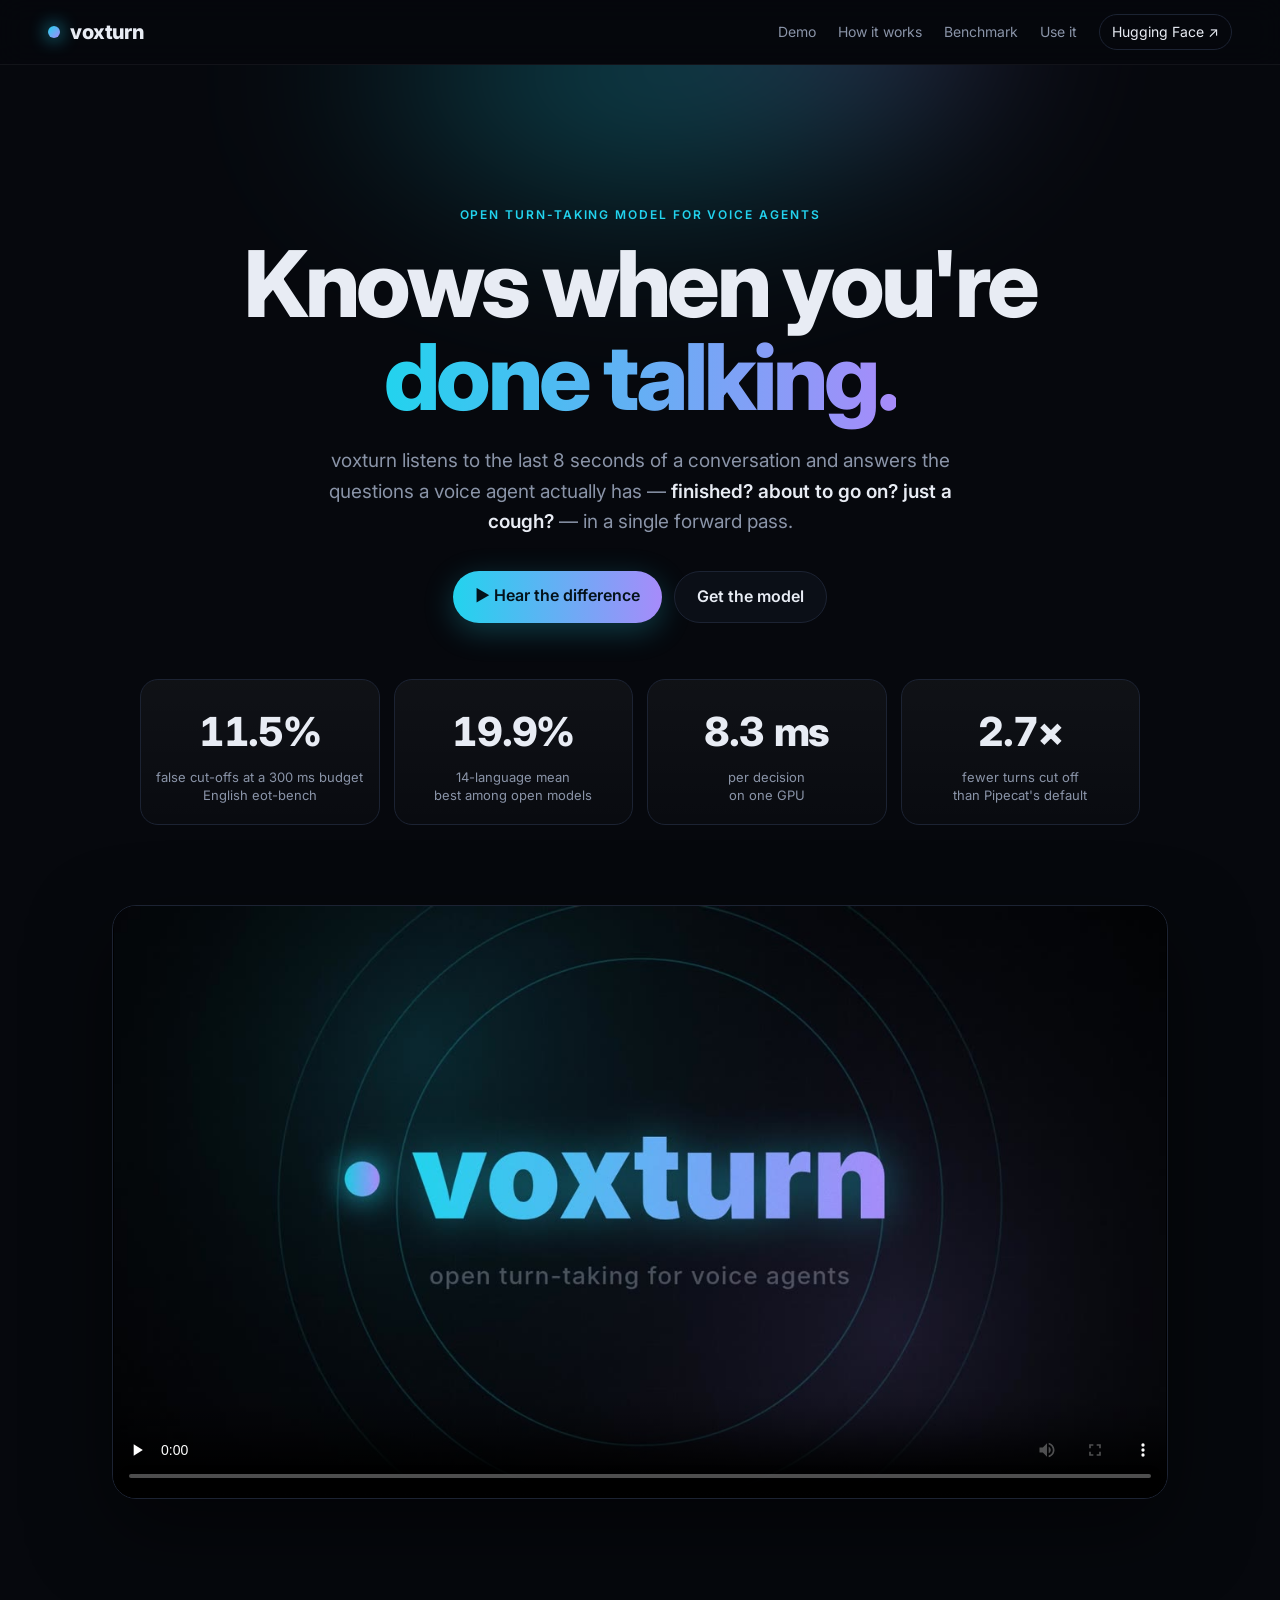
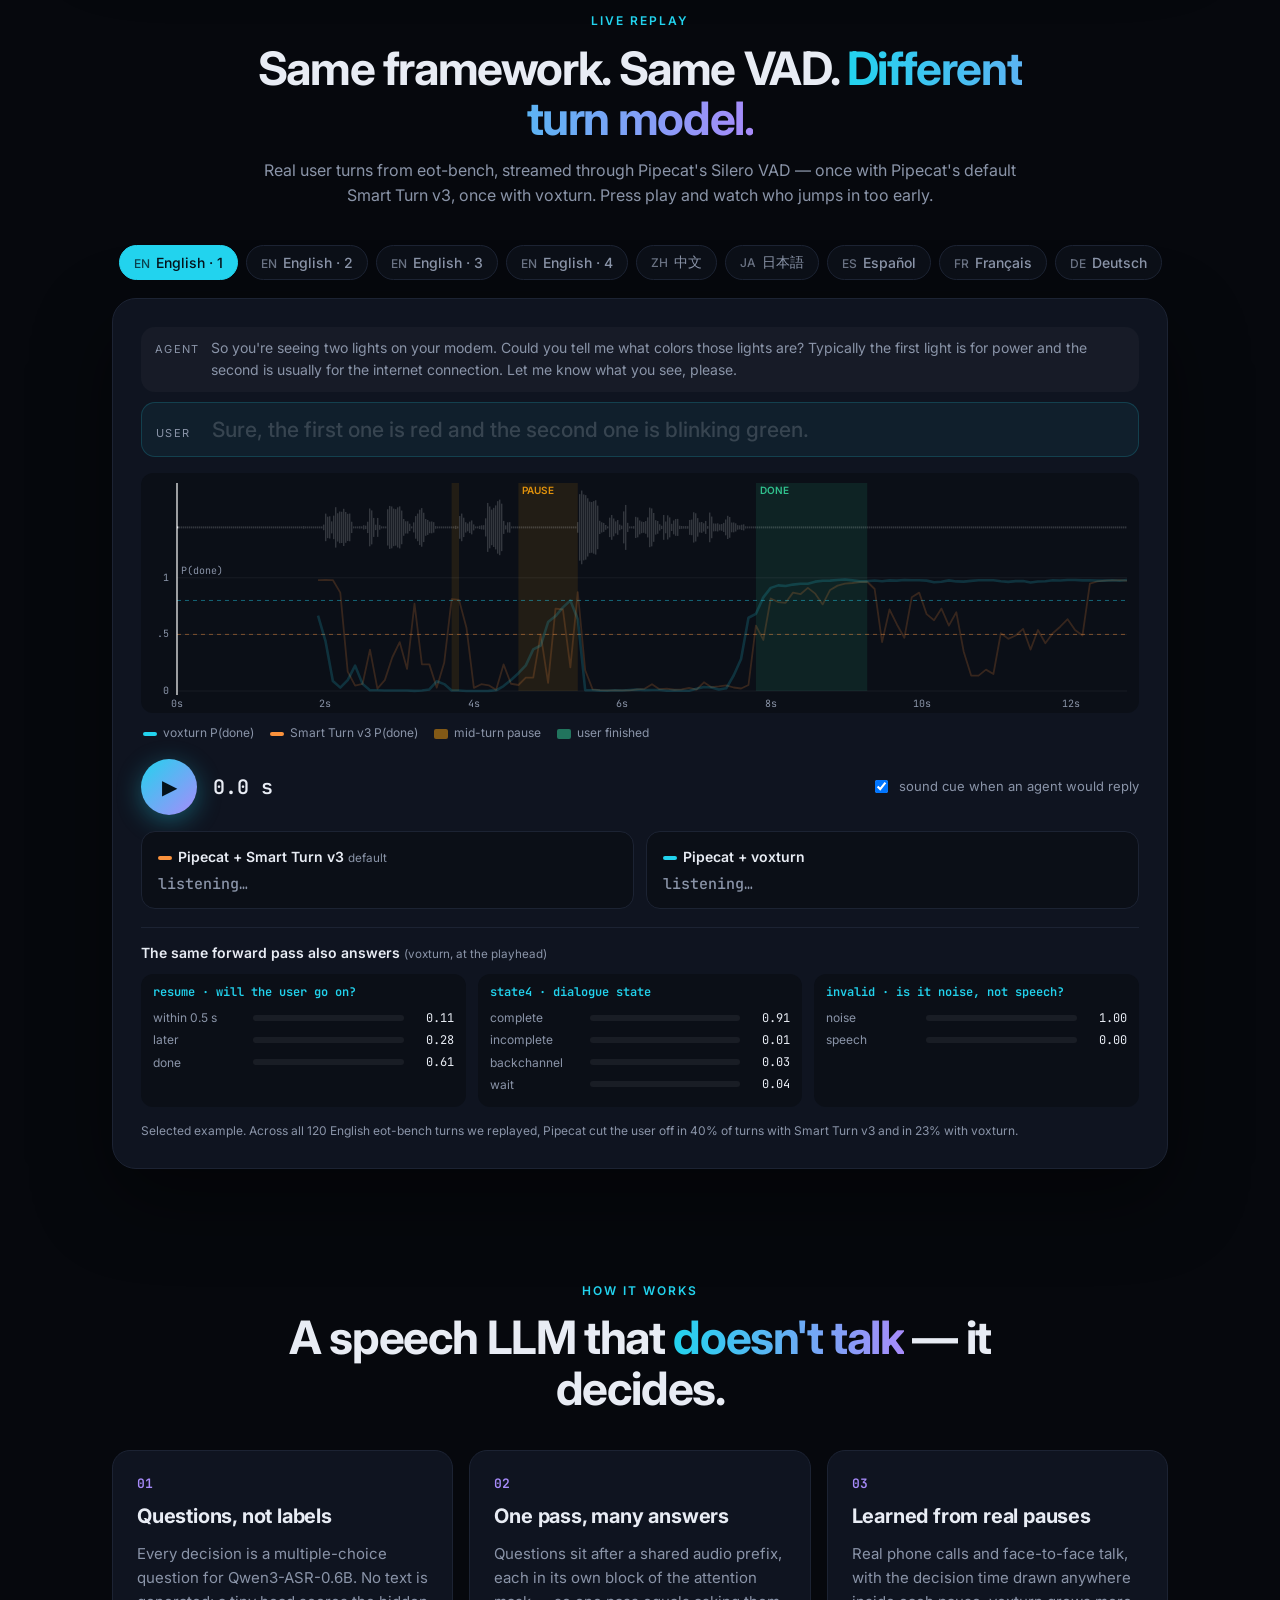
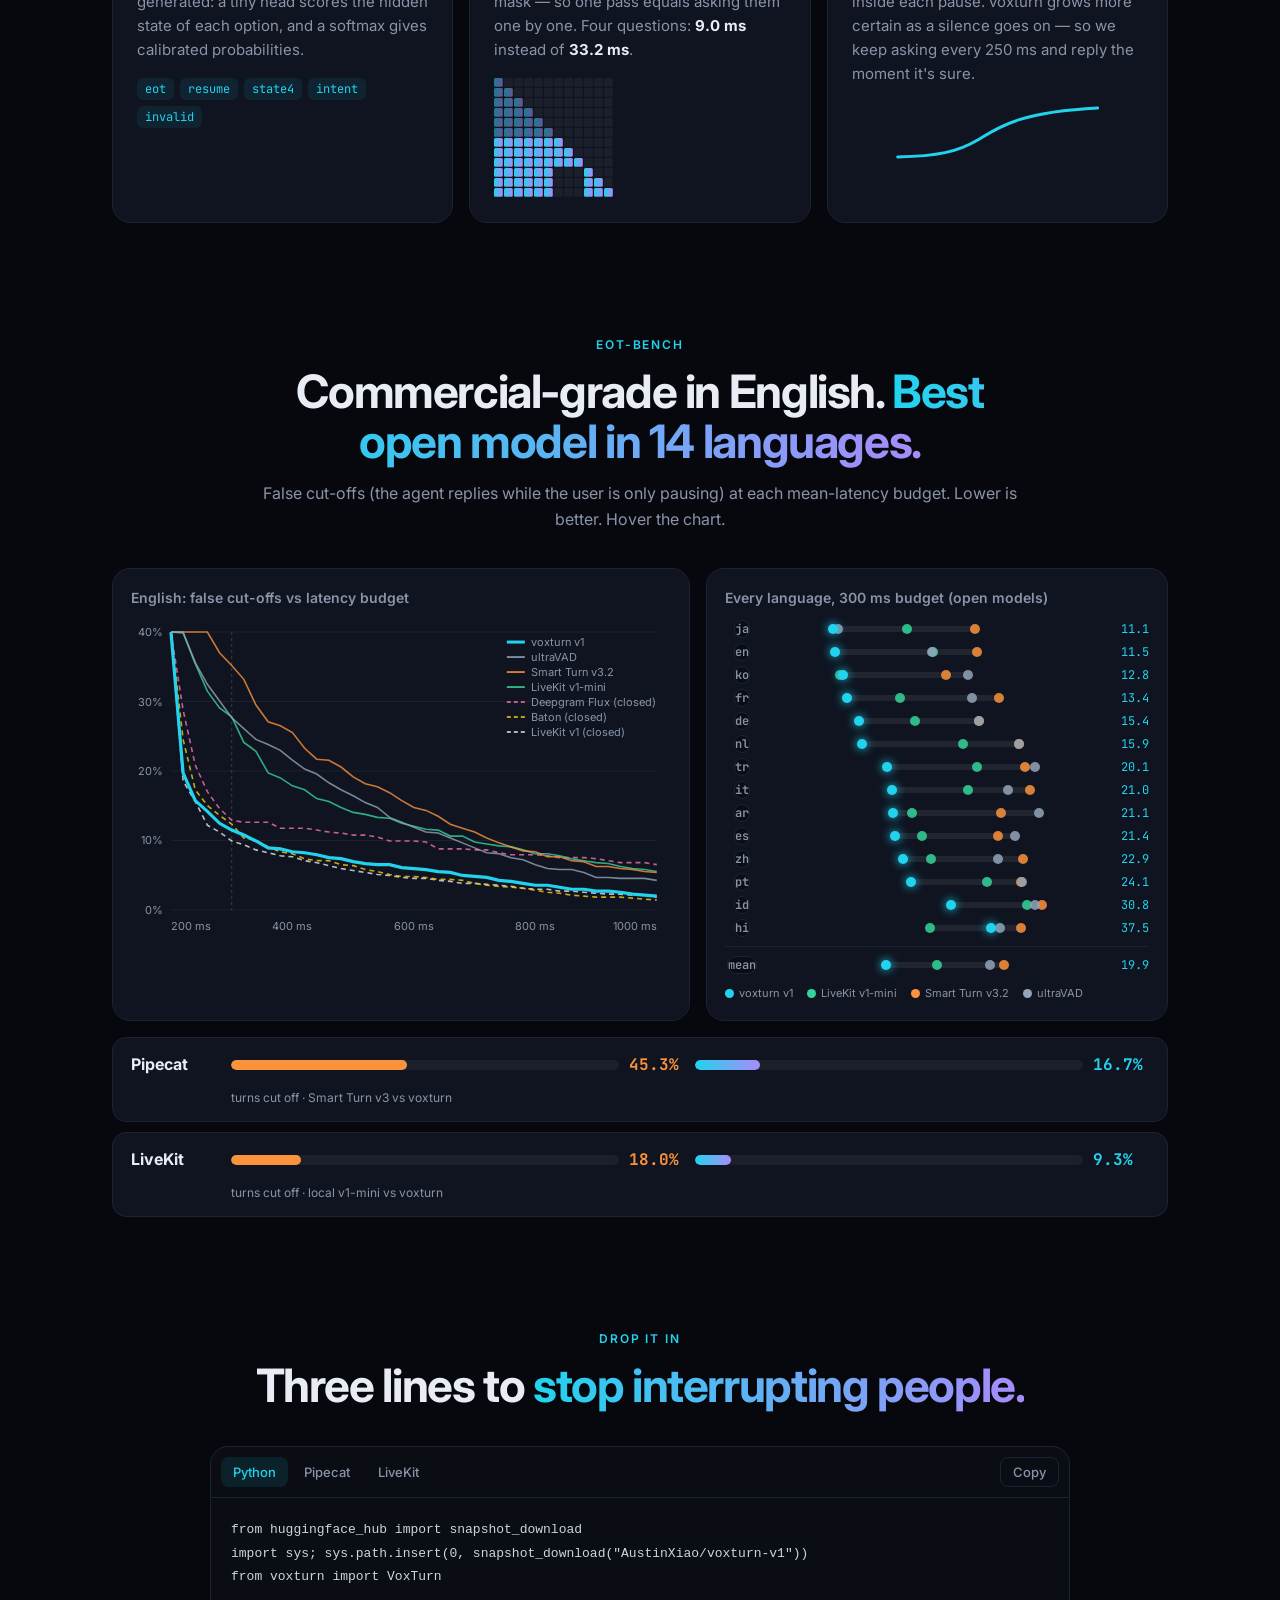
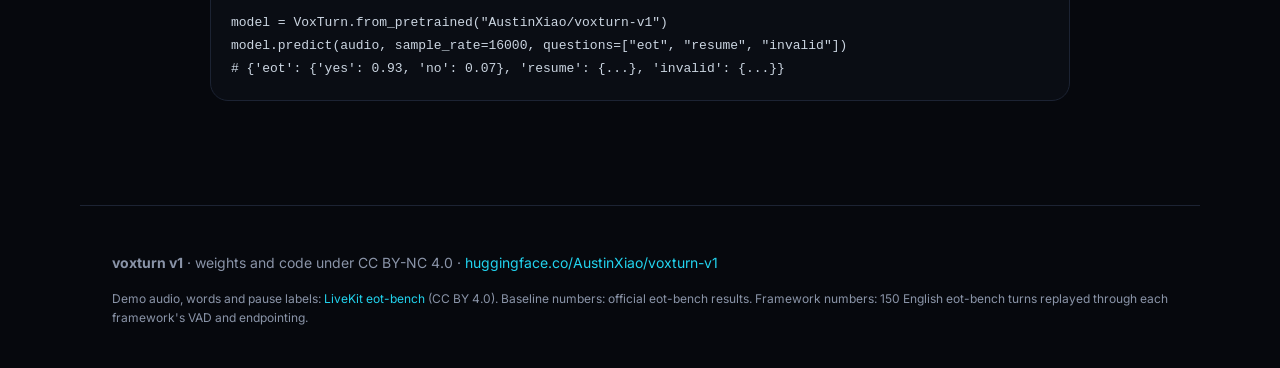
==== index.html @ 0703ddd4 "voxturn demo site Co-Authored-By: Claude Opus 5.5 <noreply@anthropic.com>" ====
<!doctype html>
<html lang="en">
<head>
<meta charset="utf-8">
<meta name="viewport" content="width=device-width, initial-scale=1">
<title>voxturn — knows when you're done talking</title>
<meta name="description" content="voxturn: an open audio turn-taking model for voice agents. Answers several turn-taking questions in one forward pass, in 8 ms.">
<meta property="og:title" content="voxturn — knows when you're done talking">
<meta property="og:description" content="Open turn-taking model for voice agents: fewer interruptions, faster replies, 14 languages, 8 ms per decision.">
<link rel="preconnect" href="https://fonts.googleapis.com">
<link rel="preconnect" href="https://fonts.gstatic.com" crossorigin>
<link href="https://fonts.googleapis.com/css2?family=Inter:wght@400;500;600;700;800&family=JetBrains+Mono:wght@400;600&display=swap" rel="stylesheet">
<link rel="icon" href="data:image/svg+xml,%3Csvg xmlns=%22http://www.w3.org/2000/svg%22 viewBox=%220 0 32 32%22%3E%3Cdefs%3E%3ClinearGradient id=%22g%22 x2=%221%22 y2=%221%22%3E%3Cstop stop-color=%22%2322d3ee%22/%3E%3Cstop offset=%221%22 stop-color=%22%23a78bfa%22/%3E%3C/linearGradient%3E%3C/defs%3E%3Ccircle cx=%2216%22 cy=%2216%22 r=%2212%22 fill=%22url(%23g)%22/%3E%3C/svg%3E">
<link rel="stylesheet" href="style.css">
</head>
<body>
<header class="nav">
  <a class="brand" href="#top"><span class="dot"></span>voxturn</a>
  <nav>
    <a href="#demo">Demo</a><a href="#how">How it works</a><a href="#bench">Benchmark</a><a href="#use">Use it</a>
    <a class="pill" href="https://huggingface.co/AustinXiao/voxturn-v1" target="_blank" rel="noopener">Hugging Face ↗</a>
  </nav>
</header>

<main id="top">
<section class="hero">
  <div class="glow"></div>
  <p class="eyebrow">Open turn-taking model for voice agents</p>
  <h1>Knows when you're<br><span class="grad">done talking.</span></h1>
  <p class="lede">voxturn listens to the last 8&nbsp;seconds of a conversation and answers the questions a voice agent
    actually has — <em>finished?</em> <em>about to go on?</em> <em>just a cough?</em> — in a single forward pass.</p>
  <div class="cta">
    <a class="btn primary" href="#demo">▶ Hear the difference</a>
    <a class="btn" href="https://huggingface.co/AustinXiao/voxturn-v1" target="_blank" rel="noopener">Get the model</a>
  </div>
  <div class="stats">
    <div class="stat"><b data-count="11.5" data-suffix="%">11.5%</b><span>false cut-offs at a 300&nbsp;ms budget<br>English eot-bench</span></div>
    <div class="stat"><b data-count="19.9" data-suffix="%">19.9%</b><span>14-language mean<br>best among open models</span></div>
    <div class="stat"><b data-count="8.3" data-suffix=" ms">8.3 ms</b><span>per decision<br>on one GPU</span></div>
    <div class="stat"><b data-count="2.7" data-suffix="×">2.7×</b><span>fewer turns cut off<br>than Pipecat's default</span></div>
  </div>
</section>

<section class="section film">
  <video controls preload="none" poster="poster.jpg" playsinline>
    <source src="voxturn.mp4" type="video/mp4">
  </video>
</section>

<section id="demo" class="section">
  <div class="section-head">
    <p class="eyebrow">Live replay</p>
    <h2>Same framework. Same VAD. <span class="grad">Different turn model.</span></h2>
    <p class="sub">Real user turns from eot-bench, streamed through Pipecat's Silero VAD — once with Pipecat's default
      Smart Turn v3, once with voxturn. Press play and watch who jumps in too early.</p>
  </div>

  <div class="chips" id="chips"></div>

  <div class="player">
    <div class="convo">
      <div class="bubble agent" id="agentLine"><span class="who">Agent</span><span id="agentText"></span></div>
      <div class="bubble user"><span class="who">User</span><span id="caption" class="caption"></span></div>
    </div>

    <div class="timeline-wrap">
      <canvas id="timeline" aria-label="Waveform, pauses and end-of-turn probabilities over time"></canvas>
      <div class="legend">
        <span><i class="sw vox"></i>voxturn P(done)</span>
        <span><i class="sw st"></i>Smart Turn v3 P(done)</span>
        <span><i class="sw hold"></i>mid-turn pause</span>
        <span><i class="sw end"></i>user finished</span>
      </div>
    </div>

    <div class="controls">
      <button id="play" class="play" aria-label="Play">▶</button>
      <div class="time"><span id="tnow">0.0</span> s</div>
      <label class="toggle"><input type="checkbox" id="cues" checked> sound cue when an agent would reply</label>
    </div>

    <div class="lanes">
      <div class="lane" id="laneST">
        <div class="lane-name"><i class="sw st"></i>Pipecat + Smart Turn v3 <small>default</small></div>
        <div class="lane-status" id="statusST">listening…</div>
      </div>
      <div class="lane" id="laneVX">
        <div class="lane-name"><i class="sw vox"></i>Pipecat + voxturn</div>
        <div class="lane-status" id="statusVX">listening…</div>
      </div>
    </div>

    <div class="multi">
      <p class="multi-title">The same forward pass also answers <small>(voxturn, at the playhead)</small></p>
      <div class="qgrid" id="qgrid"></div>
    </div>
    <p class="fine" id="scanNote"></p>
  </div>
</section>

<section id="how" class="section">
  <div class="section-head">
    <p class="eyebrow">How it works</p>
    <h2>A speech LLM that <span class="grad">doesn't talk</span> — it decides.</h2>
  </div>
  <div class="cards">
    <div class="card">
      <div class="card-num">01</div>
      <h3>Questions, not labels</h3>
      <p>Every decision is a multiple-choice question for Qwen3-ASR-0.6B. No text is generated: a tiny head scores the
        hidden state of each option, and a softmax gives calibrated probabilities.</p>
      <div class="qlist"><code>eot</code><code>resume</code><code>state4</code><code>intent</code><code>invalid</code></div>
    </div>
    <div class="card">
      <div class="card-num">02</div>
      <h3>One pass, many answers</h3>
      <p>Questions sit after a shared audio prefix, each in its own block of the attention mask — so one pass equals
        asking them one by one. Four questions: <b>9.0&nbsp;ms</b> instead of <b>33.2&nbsp;ms</b>.</p>
      <svg class="mask" viewBox="0 0 120 120" aria-hidden="true">
        <defs><linearGradient id="mg" x1="0" x2="1"><stop offset="0" stop-color="#22d3ee"/><stop offset="1" stop-color="#a78bfa"/></linearGradient></defs>
        <g id="maskcells"></g>
      </svg>
    </div>
    <div class="card">
      <div class="card-num">03</div>
      <h3>Learned from real pauses</h3>
      <p>Real phone calls and face-to-face talk, with the decision time drawn anywhere inside each pause. voxturn grows
        more certain as a silence goes on — so we keep asking every 250&nbsp;ms and reply the moment it's sure.</p>
      <div class="mini-curve"><svg viewBox="0 0 200 60" aria-hidden="true"><path d="M0,55 C40,54 60,50 80,38 S120,10 200,6" /></svg></div>
    </div>
  </div>
</section>

<section id="bench" class="section">
  <div class="section-head">
    <p class="eyebrow">eot-bench</p>
    <h2>Commercial-grade in English. <span class="grad">Best open model in 14 languages.</span></h2>
    <p class="sub">False cut-offs (the agent replies while the user is only pausing) at each mean-latency budget.
      Lower is better. Hover the chart.</p>
  </div>
  <div class="bench-grid">
    <div class="panel"><h4>English: false cut-offs vs latency budget</h4><svg id="curve" class="chart"></svg></div>
    <div class="panel"><h4>Every language, 300&nbsp;ms budget (open models)</h4><div id="langs" class="langs"></div></div>
  </div>
  <div class="frameworks">
    <div class="fw"><span class="fw-name">Pipecat</span><span class="fw-bar"><i style="--w:45.3%" class="st"></i></span><b>45.3%</b><span class="fw-bar"><i style="--w:16.7%" class="vox"></i></span><b class="v">16.7%</b><small>turns cut off · Smart Turn v3 vs voxturn</small></div>
    <div class="fw"><span class="fw-name">LiveKit</span><span class="fw-bar"><i style="--w:18%" class="st"></i></span><b>18.0%</b><span class="fw-bar"><i style="--w:9.3%" class="vox"></i></span><b class="v">9.3%</b><small>turns cut off · local v1-mini vs voxturn</small></div>
  </div>
</section>

<section id="use" class="section">
  <div class="section-head">
    <p class="eyebrow">Drop it in</p>
    <h2>Three lines to <span class="grad">stop interrupting people.</span></h2>
  </div>
  <div class="code">
    <div class="tabs" role="tablist">
      <button class="tab on" data-tab="py">Python</button><button class="tab" data-tab="pipecat">Pipecat</button><button class="tab" data-tab="livekit">LiveKit</button>
      <button class="copy" id="copy">Copy</button>
    </div>
<pre data-tab="py" class="on"><code>from huggingface_hub import snapshot_download
import sys; sys.path.insert(0, snapshot_download("AustinXiao/voxturn-v1"))
from voxturn import VoxTurn

model = VoxTurn.from_pretrained("AustinXiao/voxturn-v1")
model.predict(audio, sample_rate=16000, questions=["eot", "resume", "invalid"])
# {'eot': {'yes': 0.93, 'no': 0.07}, 'resume': {...}, 'invalid': {...}}</code></pre>
<pre data-tab="pipecat"><code>from pipecat_voxturn import VoxTurnAnalyzer
from pipecat.turns.user_stop import TurnAnalyzerUserTurnStopStrategy
from pipecat.turns.user_turn_strategies import UserTurnStrategies

strategies = UserTurnStrategies(stop=[TurnAnalyzerUserTurnStopStrategy(turn_analyzer=VoxTurnAnalyzer())])</code></pre>
<pre data-tab="livekit"><code>from livekit_voxturn import VoxTurnDetector
from livekit.agents import AgentSession
from livekit.plugins import silero

session = AgentSession(vad=silero.VAD.load(min_silence_duration=0.3),
                       turn_handling={"turn_detection": VoxTurnDetector()})</code></pre>
  </div>
</section>
</main>

<footer>
  <p><b>voxturn v1</b> · weights and code under CC BY-NC 4.0 ·
    <a href="https://huggingface.co/AustinXiao/voxturn-v1" target="_blank" rel="noopener">huggingface.co/AustinXiao/voxturn-v1</a></p>
  <p class="fine">Demo audio, words and pause labels: <a href="https://huggingface.co/datasets/livekit/eot-bench-data" target="_blank" rel="noopener">LiveKit eot-bench</a> (CC BY 4.0).
    Baseline numbers: official eot-bench results. Framework numbers: 150 English eot-bench turns replayed through each framework's VAD and endpointing.</p>
</footer>
<script src="app.js"></script>
</body>
</html>
---- style.css ----
:root {
  --bg: #06080d; --bg2: #0b0f17; --card: #0f1420; --line: #1c2333; --text: #e8ecf4; --muted: #8a94a8;
  --vox: #22d3ee; --vox2: #a78bfa; --st: #fb923c; --bad: #f87171; --good: #34d399; --hold: #f59e0b;
  --radius: 18px;
  --mono: "JetBrains Mono", ui-monospace, SFMono-Regular, Menlo, monospace;
}
* { box-sizing: border-box; }
html { scroll-behavior: smooth; }
body {
  margin: 0; background: var(--bg); color: var(--text);
  font: 16px/1.6 Inter, system-ui, -apple-system, "Segoe UI", sans-serif; -webkit-font-smoothing: antialiased;
}
a { color: var(--vox); text-decoration: none; }
a:hover { text-decoration: underline; }
.grad { background: linear-gradient(90deg, var(--vox), var(--vox2)); -webkit-background-clip: text; background-clip: text; color: transparent; }
.eyebrow { text-transform: uppercase; letter-spacing: .16em; font-size: 12px; color: var(--vox); font-weight: 600; margin: 0 0 12px; }
small { color: var(--muted); font-weight: 400; }

.nav {
  position: sticky; top: 0; z-index: 10; display: flex; justify-content: space-between; align-items: center;
  padding: 14px clamp(16px, 4vw, 48px); background: rgba(6, 8, 13, .72); backdrop-filter: blur(14px);
  border-bottom: 1px solid rgba(255, 255, 255, .05);
}
.brand { font-weight: 800; font-size: 20px; color: var(--text); letter-spacing: -.02em; display: flex; align-items: center; gap: 10px; }
.brand:hover { text-decoration: none; }
.brand .dot { width: 12px; height: 12px; border-radius: 50%; background: linear-gradient(135deg, var(--vox), var(--vox2)); box-shadow: 0 0 18px var(--vox); }
.nav nav { display: flex; gap: 22px; align-items: center; font-size: 14px; }
.nav nav a { color: var(--muted); }
.nav nav a:hover { color: var(--text); text-decoration: none; }
.nav .pill { color: var(--text); border: 1px solid var(--line); padding: 6px 12px; border-radius: 999px; }

.hero { position: relative; text-align: center; padding: clamp(64px, 12vw, 140px) 16px 72px; overflow: hidden; }
.hero .glow {
  position: absolute; inset: -30% 10% auto; height: 520px; pointer-events: none; filter: blur(80px); opacity: .35;
  background: radial-gradient(closest-side, var(--vox), transparent 70%), radial-gradient(closest-side at 70% 40%, var(--vox2), transparent 70%);
}
.hero h1 { position: relative; font-size: clamp(44px, 8vw, 92px); line-height: 1.02; letter-spacing: -.04em; margin: 0 0 22px; font-weight: 800; }
.lede { position: relative; max-width: 660px; margin: 0 auto; color: var(--muted); font-size: clamp(16px, 2vw, 19px); }
.lede em { color: var(--text); font-style: normal; font-weight: 600; }
.cta { position: relative; display: flex; gap: 12px; justify-content: center; margin: 34px 0 56px; flex-wrap: wrap; }
.btn { padding: 12px 22px; border-radius: 999px; border: 1px solid var(--line); color: var(--text); font-weight: 600; background: var(--bg2); transition: transform .15s, box-shadow .15s; }
.btn:hover { text-decoration: none; transform: translateY(-1px); }
.btn.primary { background: linear-gradient(90deg, var(--vox), var(--vox2)); color: #04121a; border: 0; box-shadow: 0 8px 30px rgba(34, 211, 238, .25); }
.stats { position: relative; display: grid; grid-template-columns: repeat(4, 1fr); gap: 14px; max-width: 1000px; margin: 0 auto; }
.stat { background: linear-gradient(180deg, rgba(255,255,255,.04), rgba(255,255,255,.01)); border: 1px solid var(--line); border-radius: var(--radius); padding: 20px 14px; }
.stat b { display: block; font-size: clamp(28px, 4vw, 40px); font-weight: 800; letter-spacing: -.03em; font-variant-numeric: tabular-nums; }
.stat span { display: block; color: var(--muted); font-size: 13px; line-height: 1.4; margin-top: 4px; }

.section { max-width: 1120px; margin: 0 auto; padding: 88px clamp(16px, 4vw, 32px) 24px; }
.section-head { text-align: center; max-width: 780px; margin: 0 auto 36px; }
.section-head h2 { font-size: clamp(28px, 4.4vw, 46px); line-height: 1.1; letter-spacing: -.03em; margin: 0 0 14px; }
.sub { color: var(--muted); margin: 0; }

.film { padding-top: 8px; }
.film video { width: 100%; display: block; border-radius: 24px; border: 1px solid var(--line); box-shadow: 0 30px 80px rgba(0,0,0,.5); background: #000; aspect-ratio: 16 / 9; }
.chips { display: flex; flex-wrap: wrap; gap: 8px; justify-content: center; margin-bottom: 18px; }
.chip { border: 1px solid var(--line); background: var(--bg2); color: var(--muted); padding: 7px 14px; border-radius: 999px; cursor: pointer; font: 500 14px Inter, sans-serif; }
.chip.on { color: #04121a; background: var(--vox); border-color: var(--vox); }
.chip .flag { opacity: .75; margin-right: 6px; font-size: 12px; }

.player { background: var(--card); border: 1px solid var(--line); border-radius: 24px; padding: clamp(16px, 3vw, 28px); box-shadow: 0 30px 80px rgba(0,0,0,.45); }
.convo { display: grid; gap: 10px; margin-bottom: 16px; }
.bubble { border-radius: 14px; padding: 10px 14px; display: flex; gap: 12px; align-items: baseline; }
.bubble .who { font-size: 11px; text-transform: uppercase; letter-spacing: .12em; color: var(--muted); min-width: 44px; }
.bubble.agent { background: rgba(255,255,255,.03); color: var(--muted); font-size: 14px; }
.bubble.user { background: rgba(34, 211, 238, .06); border: 1px solid rgba(34, 211, 238, .18); min-height: 54px; }
.caption { font-size: clamp(17px, 2.2vw, 21px); font-weight: 500; }
.caption .w { color: rgba(232,236,244,.18); transition: color .15s; }
.caption .w.said { color: var(--text); }
.caption .w.now { color: var(--vox); }

.timeline-wrap { position: relative; }
#timeline { width: 100%; height: 240px; display: block; cursor: pointer; border-radius: 12px; background: var(--bg2); }
.legend { display: flex; flex-wrap: wrap; gap: 16px; font-size: 12px; color: var(--muted); margin: 10px 2px 0; }
.sw { display: inline-block; width: 14px; height: 4px; border-radius: 2px; margin-right: 6px; vertical-align: middle; }
.sw.vox { background: var(--vox); } .sw.st { background: var(--st); }
.sw.hold { background: rgba(245, 158, 11, .5); height: 10px; } .sw.end { background: rgba(52, 211, 153, .5); height: 10px; }

.controls { display: flex; align-items: center; gap: 16px; margin: 16px 0; flex-wrap: wrap; }
.play { width: 56px; height: 56px; border-radius: 50%; border: 0; cursor: pointer; font-size: 20px; color: #04121a; background: linear-gradient(135deg, var(--vox), var(--vox2)); box-shadow: 0 6px 24px rgba(34,211,238,.35); }
.time { font: 600 20px var(--mono); min-width: 80px; font-variant-numeric: tabular-nums; }
.toggle { color: var(--muted); font-size: 13px; display: flex; align-items: center; gap: 8px; margin-left: auto; }

.lanes { display: grid; grid-template-columns: 1fr 1fr; gap: 12px; }
.lane { border: 1px solid var(--line); border-radius: 14px; padding: 14px 16px; background: var(--bg2); transition: border-color .2s, box-shadow .2s; }
.lane-name { font-weight: 600; font-size: 14px; margin-bottom: 6px; }
.lane-status { font: 500 15px var(--mono); color: var(--muted); }
.lane.bad { border-color: var(--bad); box-shadow: 0 0 0 1px var(--bad), 0 10px 40px rgba(248,113,113,.18); }
.lane.bad .lane-status { color: var(--bad); }
.lane.good { border-color: var(--good); box-shadow: 0 0 0 1px var(--good), 0 10px 40px rgba(52,211,153,.15); }
.lane.good .lane-status { color: var(--good); }
.lane.flash { animation: flash .5s ease-out; }
@keyframes flash { from { transform: scale(1.025); } to { transform: none; } }

.multi { margin-top: 18px; border-top: 1px solid var(--line); padding-top: 14px; }
.multi-title { margin: 0 0 10px; font-weight: 600; font-size: 14px; }
.qgrid { display: grid; grid-template-columns: repeat(3, 1fr); gap: 12px; }
.q { background: var(--bg2); border-radius: 12px; padding: 10px 12px; }
.q h5 { margin: 0 0 8px; font: 600 12px var(--mono); color: var(--vox); }
.bar { display: grid; grid-template-columns: 92px 1fr 42px; gap: 8px; align-items: center; font-size: 12px; color: var(--muted); margin: 3px 0; }
.bar .track { height: 6px; background: rgba(255,255,255,.06); border-radius: 3px; overflow: hidden; }
.bar .fill { height: 100%; background: linear-gradient(90deg, var(--vox), var(--vox2)); border-radius: 3px; transition: width .12s linear; }
.bar .v { font: 12px var(--mono); text-align: right; color: var(--text); }
.fine { color: var(--muted); font-size: 12px; margin: 14px 0 0; }

.cards { display: grid; grid-template-columns: repeat(3, 1fr); gap: 16px; }
.card { background: var(--card); border: 1px solid var(--line); border-radius: var(--radius); padding: 24px; }
.card-num { font: 600 13px var(--mono); color: var(--vox2); }
.card h3 { margin: 8px 0 10px; font-size: 20px; letter-spacing: -.01em; }
.card p { color: var(--muted); font-size: 15px; margin: 0 0 16px; }
.card p b { color: var(--text); }
.qlist { display: flex; flex-wrap: wrap; gap: 6px; }
.qlist code { font: 12px var(--mono); background: rgba(34,211,238,.08); color: var(--vox); padding: 3px 8px; border-radius: 6px; }
.mask { width: 120px; height: 120px; display: block; }
.mini-curve svg { width: 100%; height: 60px; }
.mini-curve path { fill: none; stroke: url(#mg); stroke: var(--vox); stroke-width: 3; stroke-linecap: round; }

.bench-grid { display: grid; grid-template-columns: 1.25fr 1fr; gap: 16px; }
.panel { background: var(--card); border: 1px solid var(--line); border-radius: var(--radius); padding: 18px; }
.panel h4 { margin: 0 0 10px; font-size: 14px; color: var(--muted); font-weight: 600; }
.chart { width: 100%; height: 320px; display: block; }
.chart text { fill: var(--muted); font: 11px Inter, sans-serif; }
.chart .grid line { stroke: rgba(255,255,255,.06); }
.chart .tip { font: 12px var(--mono); fill: var(--text); }
.langs { display: grid; gap: 5px; }
.lrow { display: grid; grid-template-columns: 34px 1fr 40px; align-items: center; gap: 8px; font-size: 12px; }
.lrow .code { font: 600 12px var(--mono); color: var(--muted); }
.lrow .track { position: relative; height: 14px; }
.lrow .track i { position: absolute; top: 4px; height: 6px; border-radius: 3px; }
.lrow .track .d { position: absolute; top: 2px; width: 10px; height: 10px; border-radius: 50%; transform: translateX(-5px); }
.lrow .v { font: 12px var(--mono); text-align: right; color: var(--vox); }
.langs .key { display: flex; gap: 14px; font-size: 11px; color: var(--muted); margin-top: 6px; flex-wrap: wrap; }
.langs .key i { display: inline-block; width: 9px; height: 9px; border-radius: 50%; margin-right: 5px; vertical-align: -1px; }

.frameworks { display: grid; gap: 10px; margin-top: 16px; }
.fw { display: grid; grid-template-columns: 90px 1fr 56px 1fr 56px; gap: 10px; align-items: center; background: var(--card); border: 1px solid var(--line); border-radius: 14px; padding: 14px 18px; }
.fw small { grid-column: 2 / -1; font-size: 12px; }
.fw-name { font-weight: 700; }
.fw-bar { height: 10px; background: rgba(255,255,255,.05); border-radius: 5px; overflow: hidden; }
.fw-bar i { display: block; height: 100%; width: var(--w); border-radius: 5px; }
.fw-bar i.st { background: var(--st); } .fw-bar i.vox { background: linear-gradient(90deg, var(--vox), var(--vox2)); }
.fw b { font: 700 16px var(--mono); color: var(--st); } .fw b.v { color: var(--vox); }

.code { background: #0a0d14; border: 1px solid var(--line); border-radius: var(--radius); overflow: hidden; max-width: 860px; margin: 0 auto; }
.tabs { display: flex; gap: 4px; padding: 10px; border-bottom: 1px solid var(--line); }
.tab, .copy { background: none; border: 0; color: var(--muted); font: 500 13px Inter, sans-serif; padding: 6px 12px; border-radius: 8px; cursor: pointer; }
.tab.on { background: rgba(34,211,238,.1); color: var(--vox); }
.copy { margin-left: auto; border: 1px solid var(--line); }
.code pre { display: none; margin: 0; padding: 20px; overflow-x: auto; font: 13px/1.7 var(--mono); color: #cbd5e1; }
.code pre.on { display: block; }

footer { max-width: 1120px; margin: 80px auto 0; padding: 32px clamp(16px, 4vw, 32px) 48px; border-top: 1px solid var(--line); color: var(--muted); font-size: 14px; }

@media (max-width: 860px) {
  .stats { grid-template-columns: repeat(2, 1fr); }
  .cards, .bench-grid, .lanes { grid-template-columns: 1fr; }
  .qgrid { grid-template-columns: 1fr; }
  .nav nav a:not(.pill) { display: none; }
  #timeline { height: 200px; }
  .fw { grid-template-columns: 70px 1fr 50px; }
  .fw .fw-bar:nth-of-type(2), .fw b.v { grid-row: 2; }
  .fw .fw-bar:nth-of-type(2) { grid-column: 2; } .fw b.v { grid-column: 3; }
  .fw small { grid-column: 1 / -1; }
  .toggle { margin-left: 0; }
}
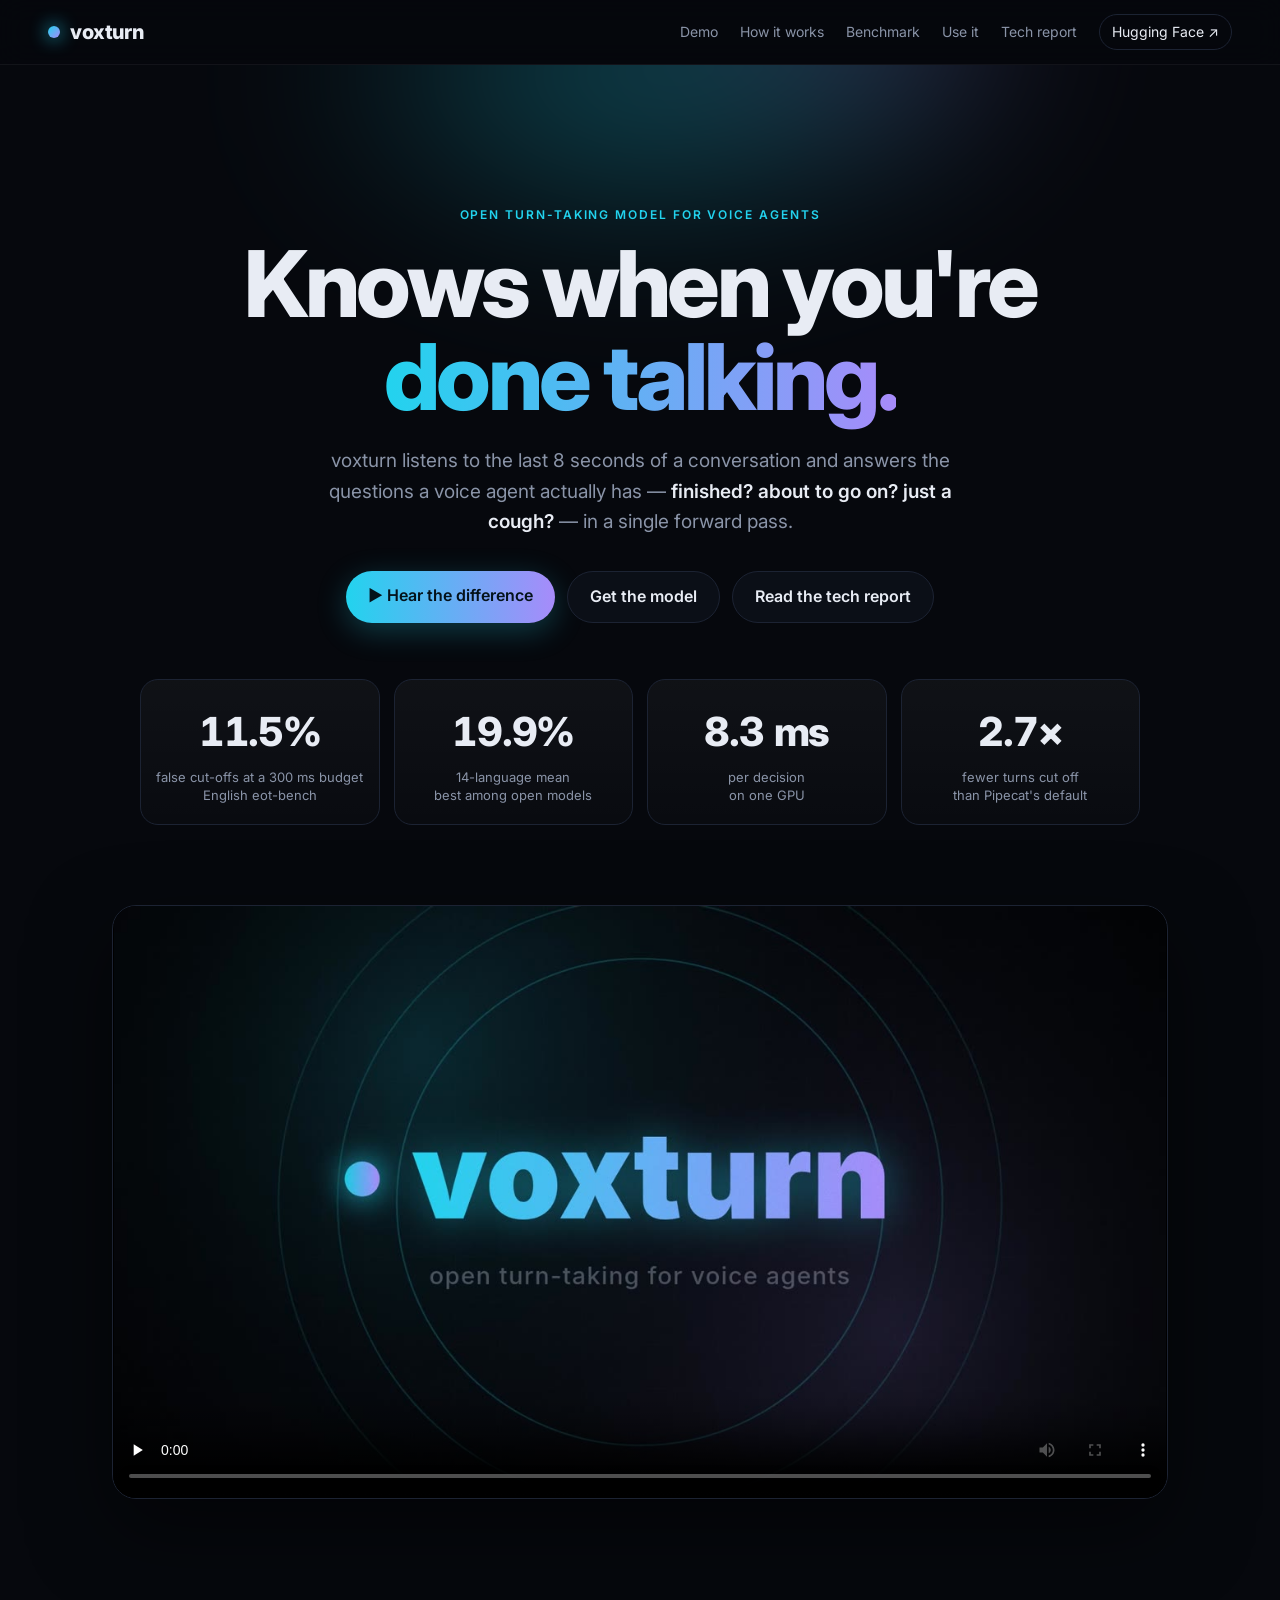
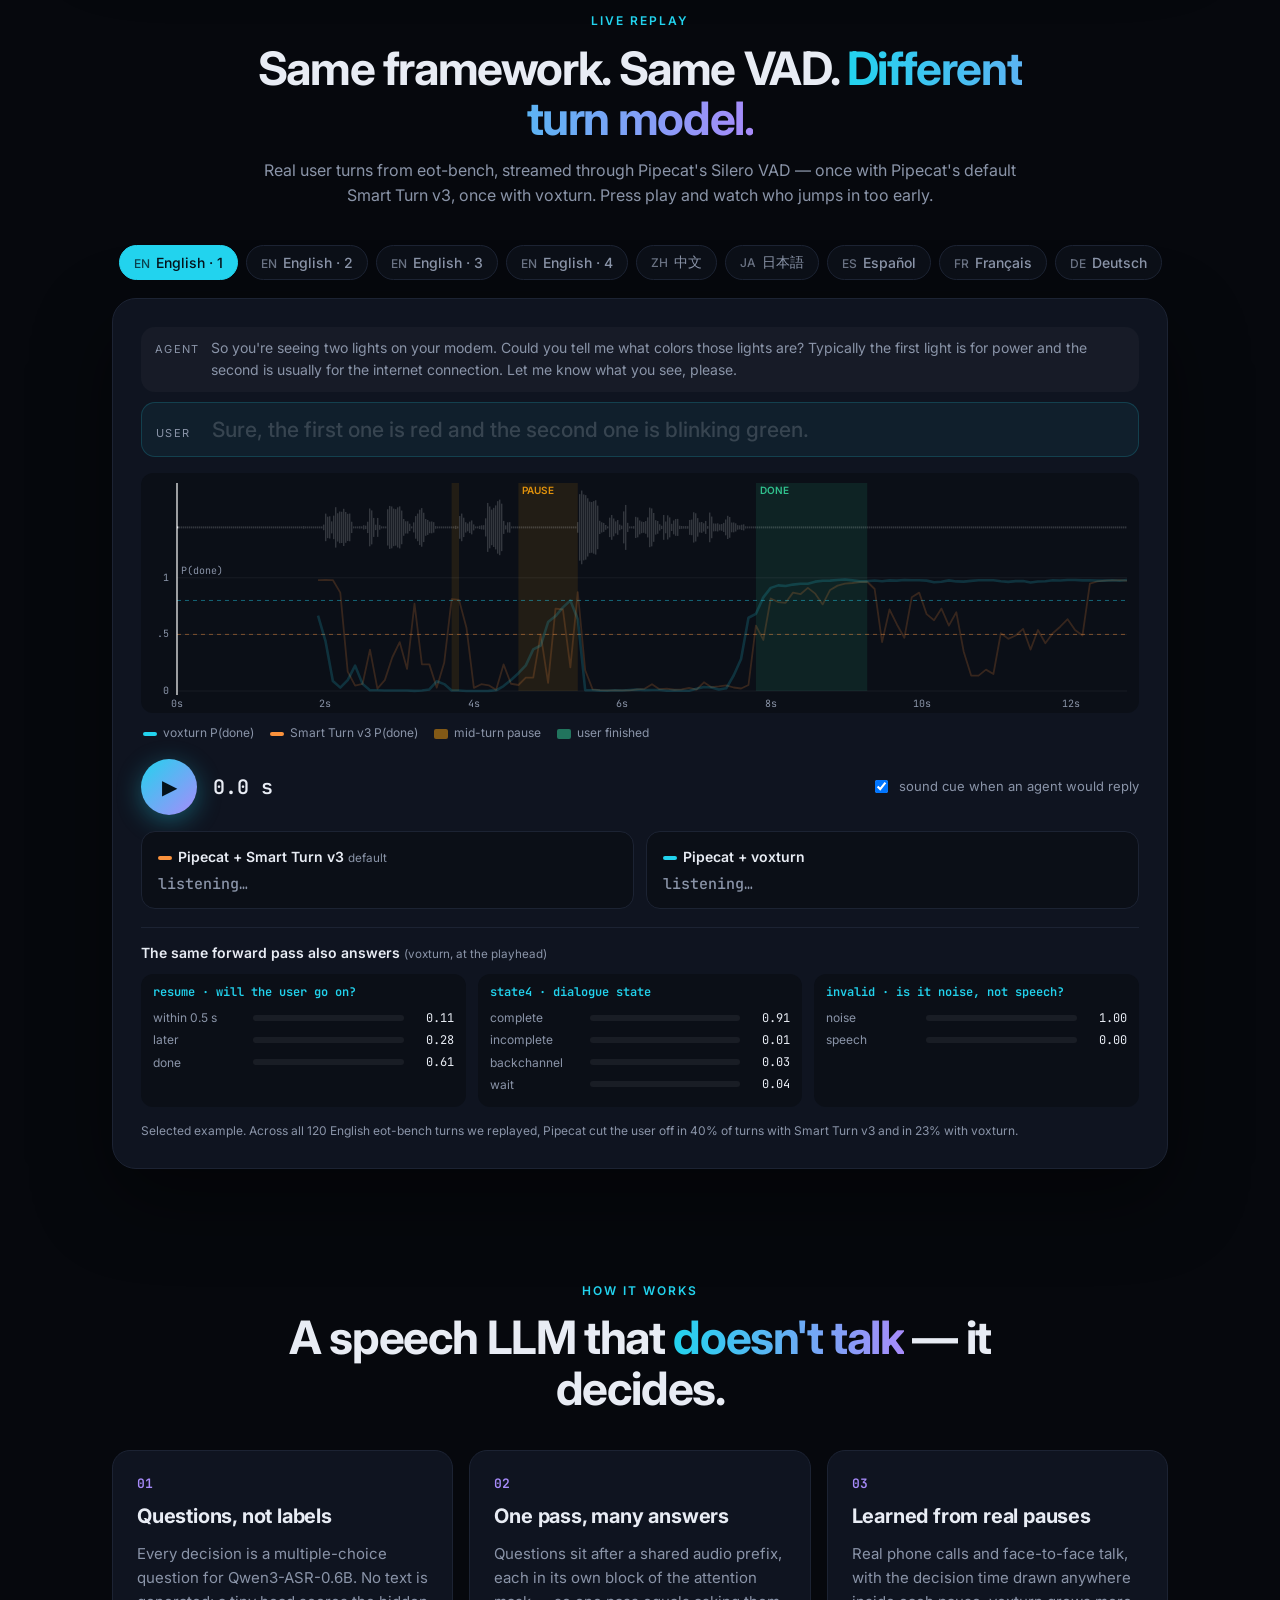
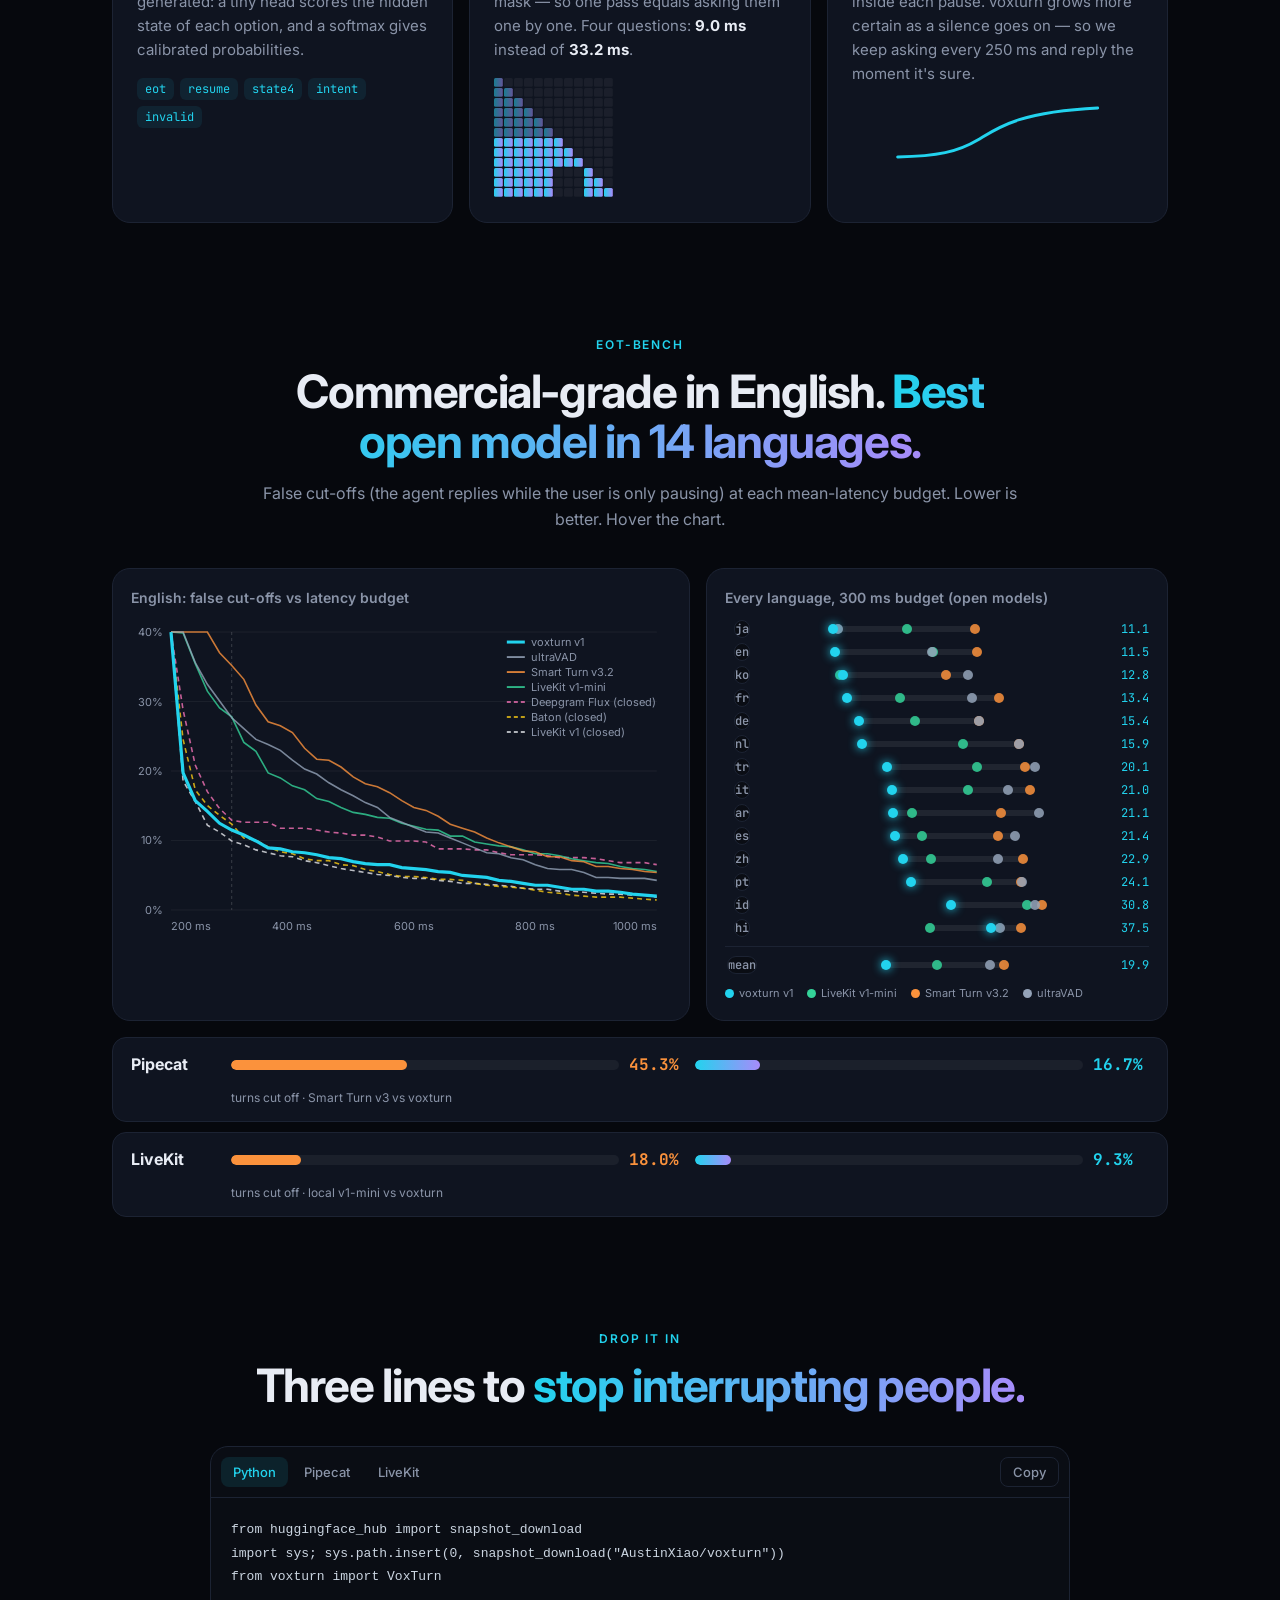
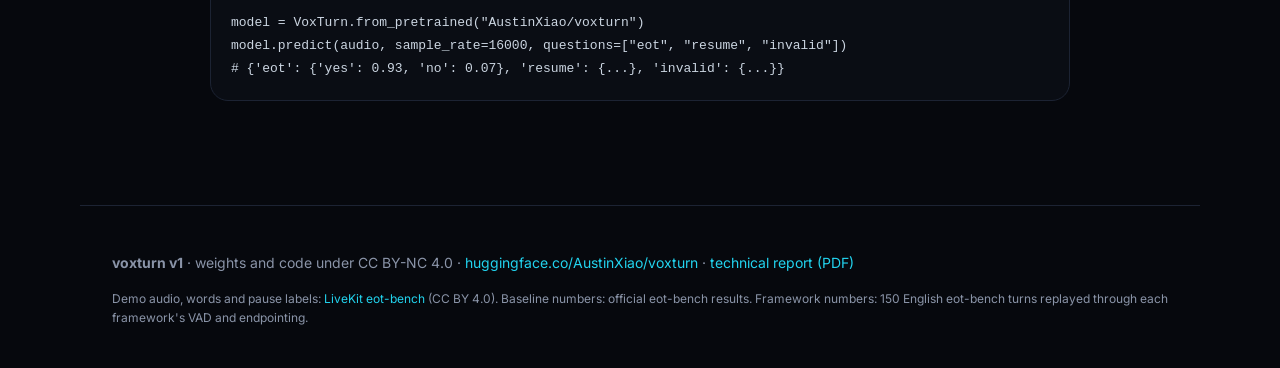
==== commit 0e47c7ea: "Add the technical report and link it from the README and demo site - tech_report.pdf: VoxTurn techni" ====
--- a/index.html
+++ b/index.html
@@ -17,8 +17,8 @@
 <header class="nav">
   <a class="brand" href="#top"><span class="dot"></span>voxturn</a>
   <nav>
-    <a href="#demo">Demo</a><a href="#how">How it works</a><a href="#bench">Benchmark</a><a href="#use">Use it</a>
-    <a class="pill" href="https://huggingface.co/AustinXiao/voxturn-v1" target="_blank" rel="noopener">Hugging Face ↗</a>
+    <a href="#demo">Demo</a><a href="#how">How it works</a><a href="#bench">Benchmark</a><a href="#use">Use it</a><a href="tech_report.pdf" target="_blank" rel="noopener">Tech report</a>
+    <a class="pill" href="https://huggingface.co/AustinXiao/voxturn" target="_blank" rel="noopener">Hugging Face ↗</a>
   </nav>
 </header>
 
@@ -31,7 +31,8 @@
     actually has — <em>finished?</em> <em>about to go on?</em> <em>just a cough?</em> — in a single forward pass.</p>
   <div class="cta">
     <a class="btn primary" href="#demo">▶ Hear the difference</a>
-    <a class="btn" href="https://huggingface.co/AustinXiao/voxturn-v1" target="_blank" rel="noopener">Get the model</a>
+    <a class="btn" href="https://huggingface.co/AustinXiao/voxturn" target="_blank" rel="noopener">Get the model</a>
+    <a class="btn" href="tech_report.pdf" target="_blank" rel="noopener">Read the tech report</a>
   </div>
   <div class="stats">
     <div class="stat"><b data-count="11.5" data-suffix="%">11.5%</b><span>false cut-offs at a 300&nbsp;ms budget<br>English eot-bench</span></div>
@@ -159,10 +160,10 @@
       <button class="copy" id="copy">Copy</button>
     </div>
 <pre data-tab="py" class="on"><code>from huggingface_hub import snapshot_download
-import sys; sys.path.insert(0, snapshot_download("AustinXiao/voxturn-v1"))
+import sys; sys.path.insert(0, snapshot_download("AustinXiao/voxturn"))
 from voxturn import VoxTurn
 
-model = VoxTurn.from_pretrained("AustinXiao/voxturn-v1")
+model = VoxTurn.from_pretrained("AustinXiao/voxturn")
 model.predict(audio, sample_rate=16000, questions=["eot", "resume", "invalid"])
 # {'eot': {'yes': 0.93, 'no': 0.07}, 'resume': {...}, 'invalid': {...}}</code></pre>
 <pre data-tab="pipecat"><code>from pipecat_voxturn import VoxTurnAnalyzer
@@ -182,7 +183,8 @@
 
 <footer>
   <p><b>voxturn v1</b> · weights and code under CC BY-NC 4.0 ·
-    <a href="https://huggingface.co/AustinXiao/voxturn-v1" target="_blank" rel="noopener">huggingface.co/AustinXiao/voxturn-v1</a></p>
+    <a href="https://huggingface.co/AustinXiao/voxturn" target="_blank" rel="noopener">huggingface.co/AustinXiao/voxturn</a> ·
+    <a href="tech_report.pdf" target="_blank" rel="noopener">technical report (PDF)</a></p>
   <p class="fine">Demo audio, words and pause labels: <a href="https://huggingface.co/datasets/livekit/eot-bench-data" target="_blank" rel="noopener">LiveKit eot-bench</a> (CC BY 4.0).
     Baseline numbers: official eot-bench results. Framework numbers: 150 English eot-bench turns replayed through each framework's VAD and endpointing.</p>
 </footer>
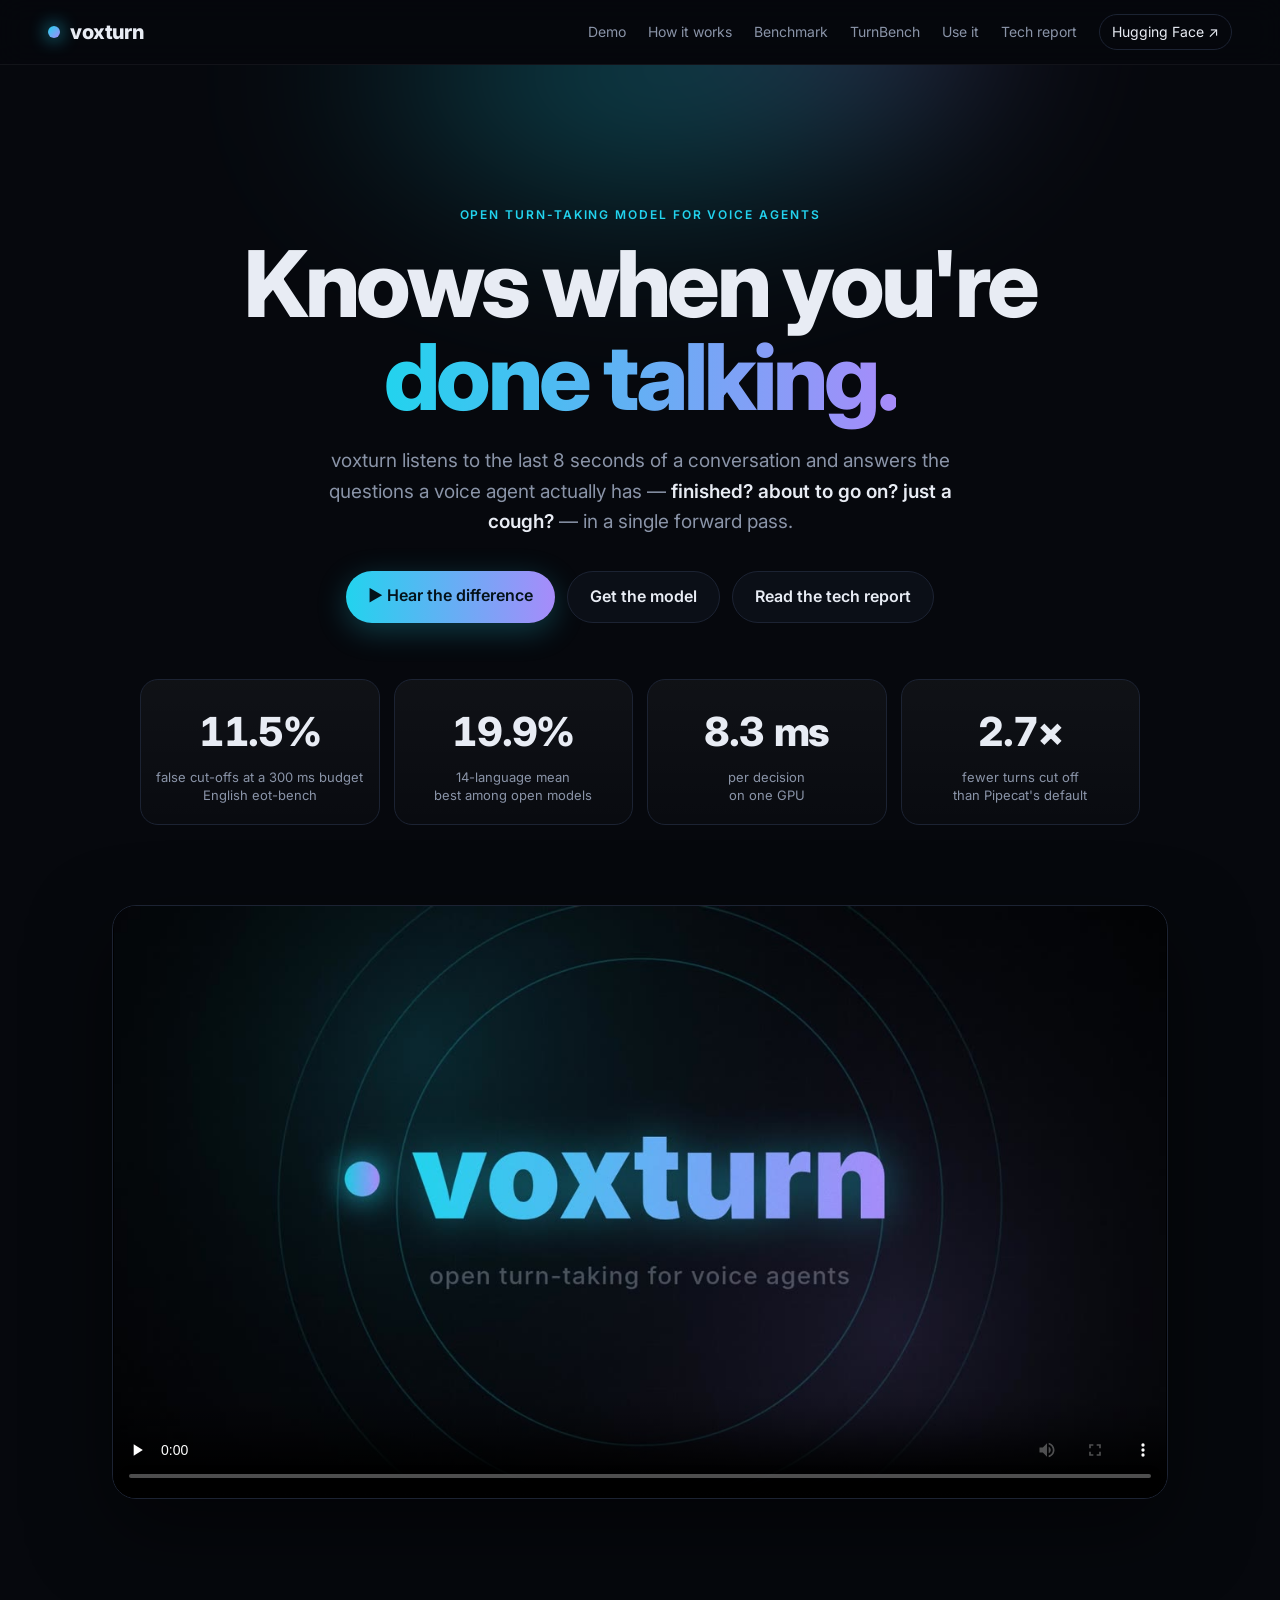
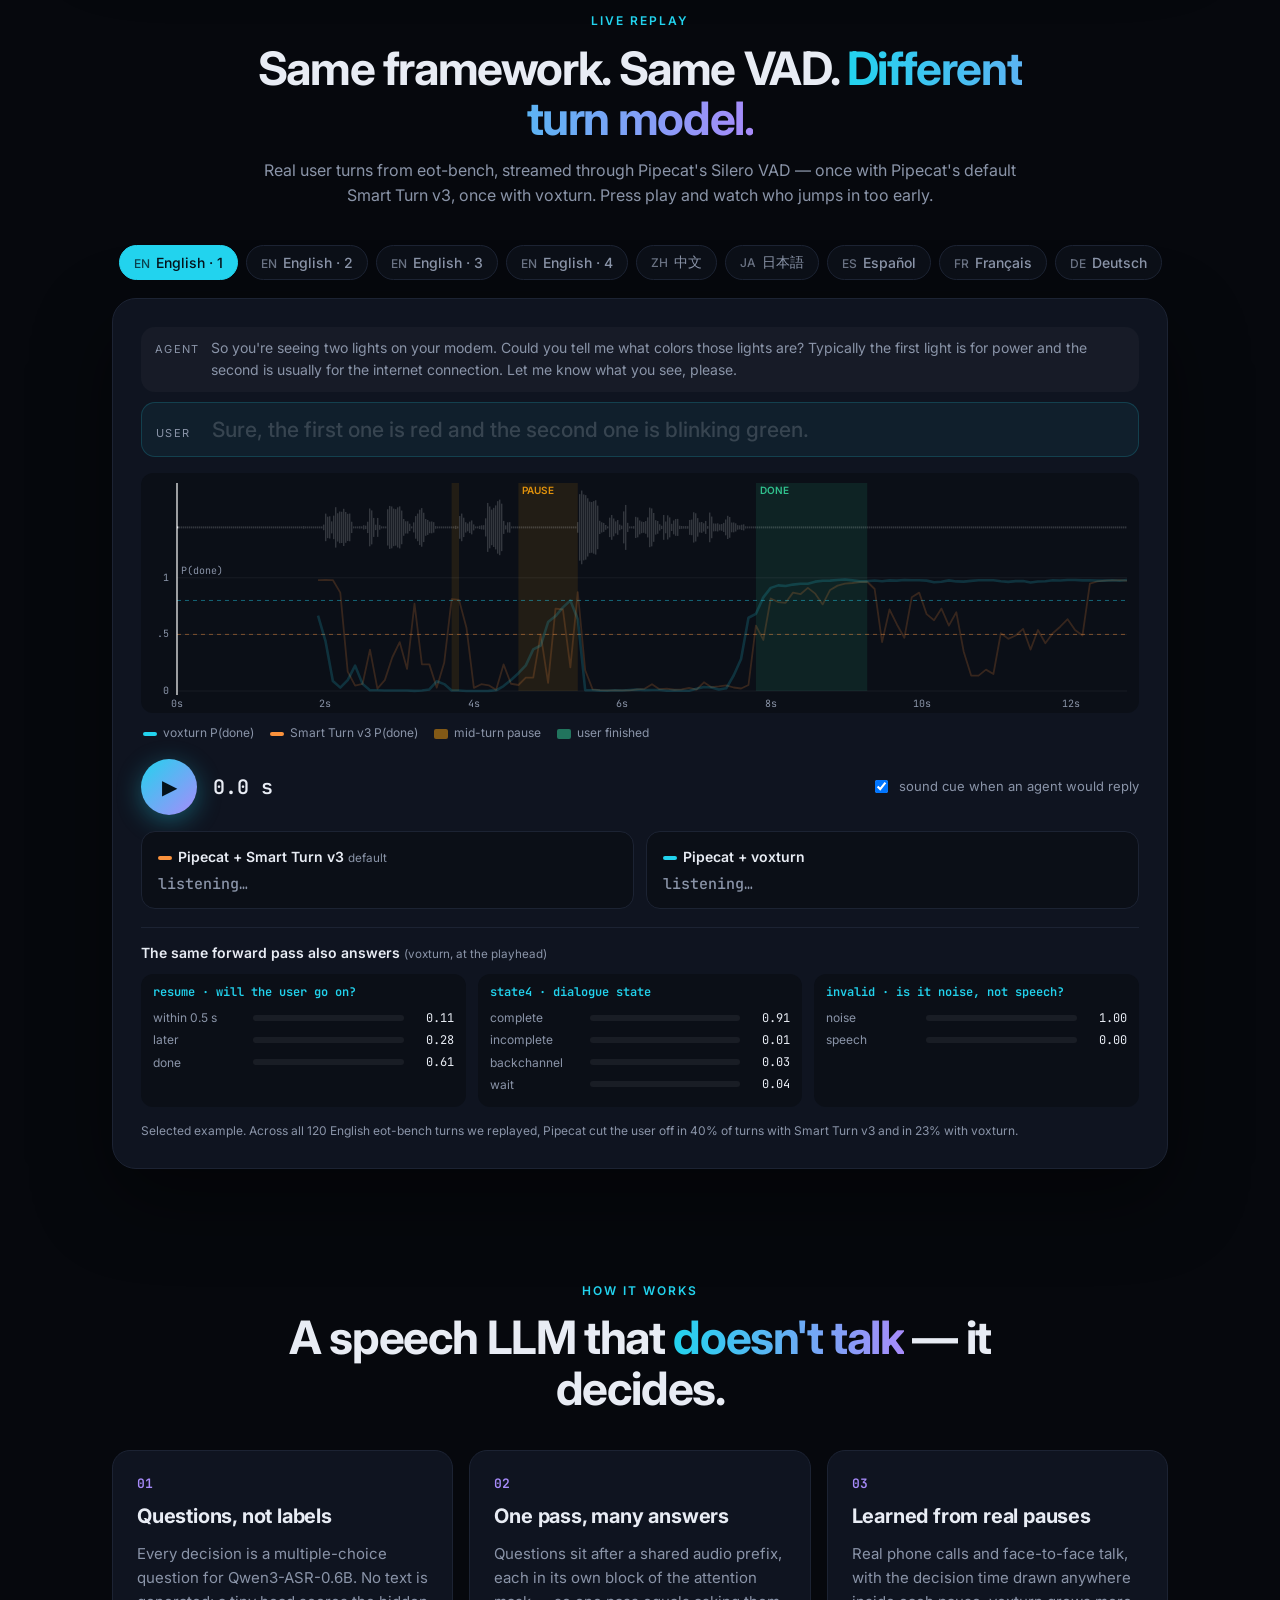
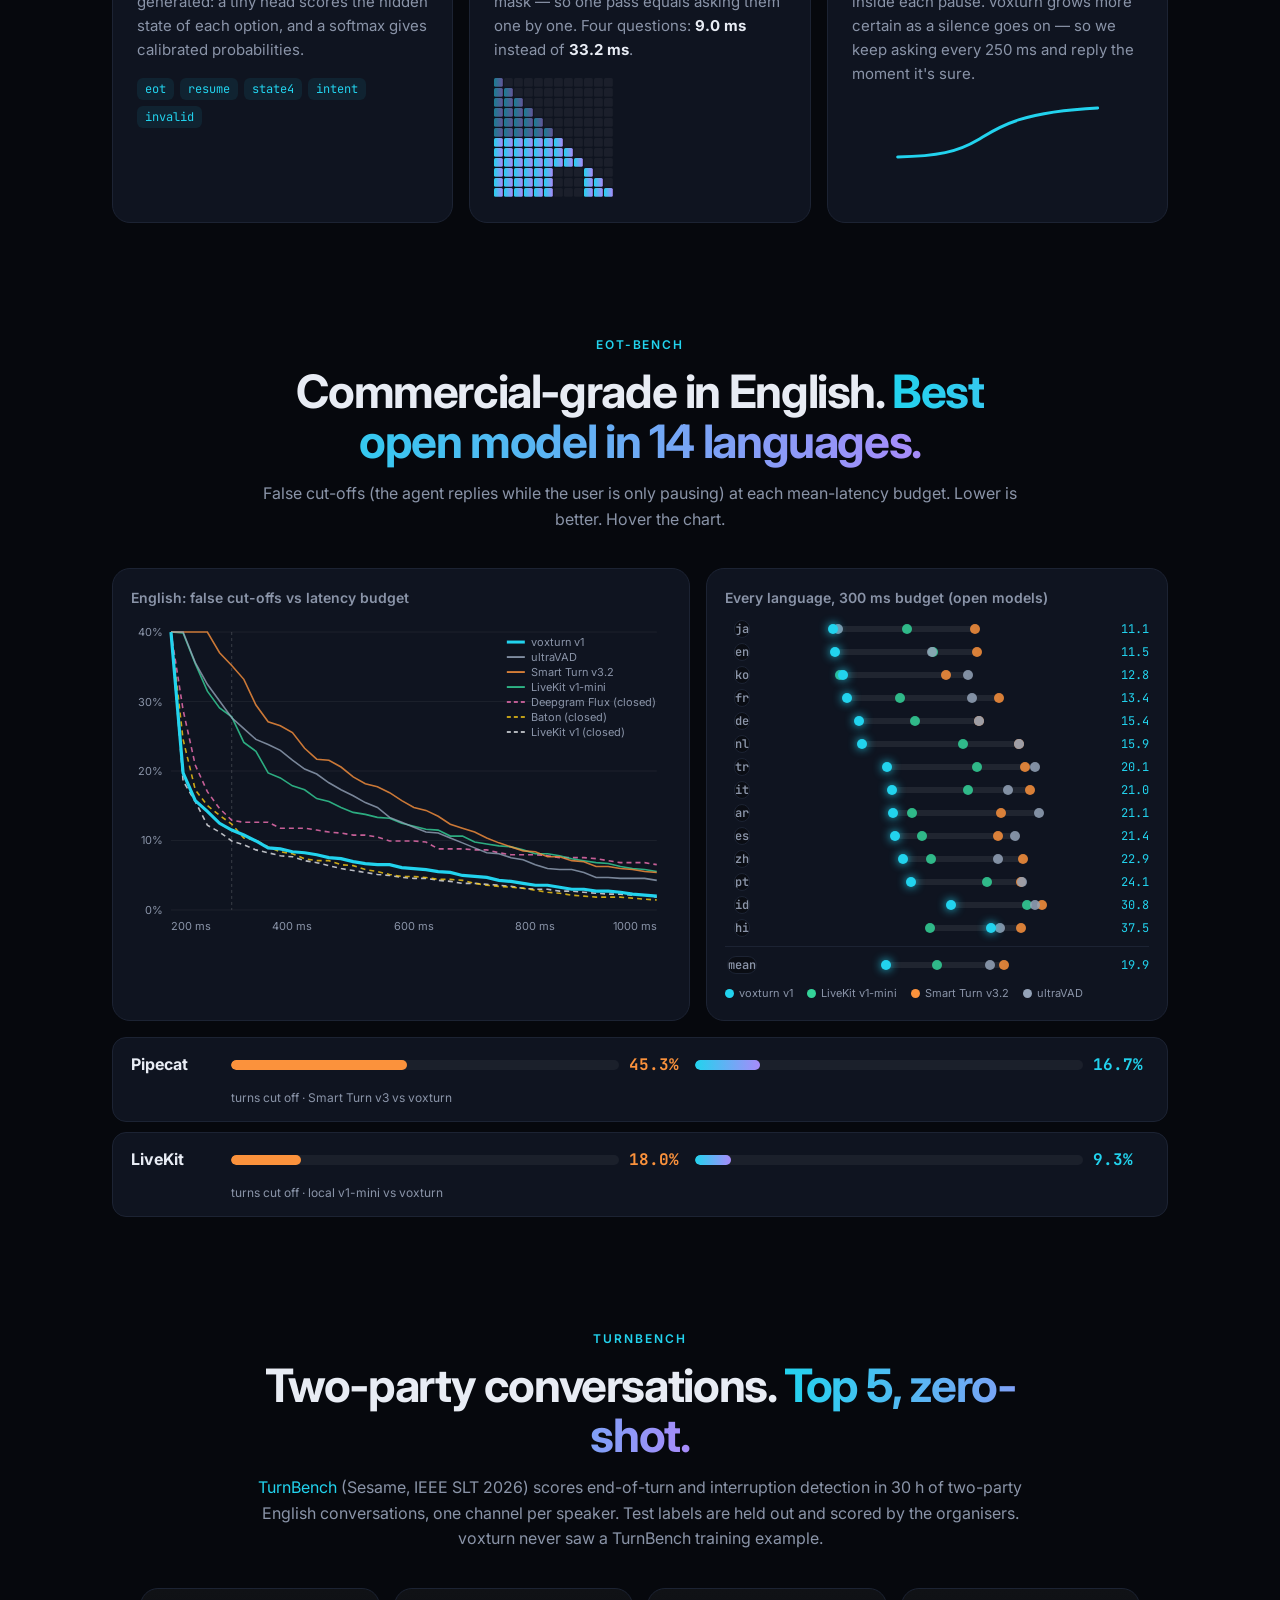
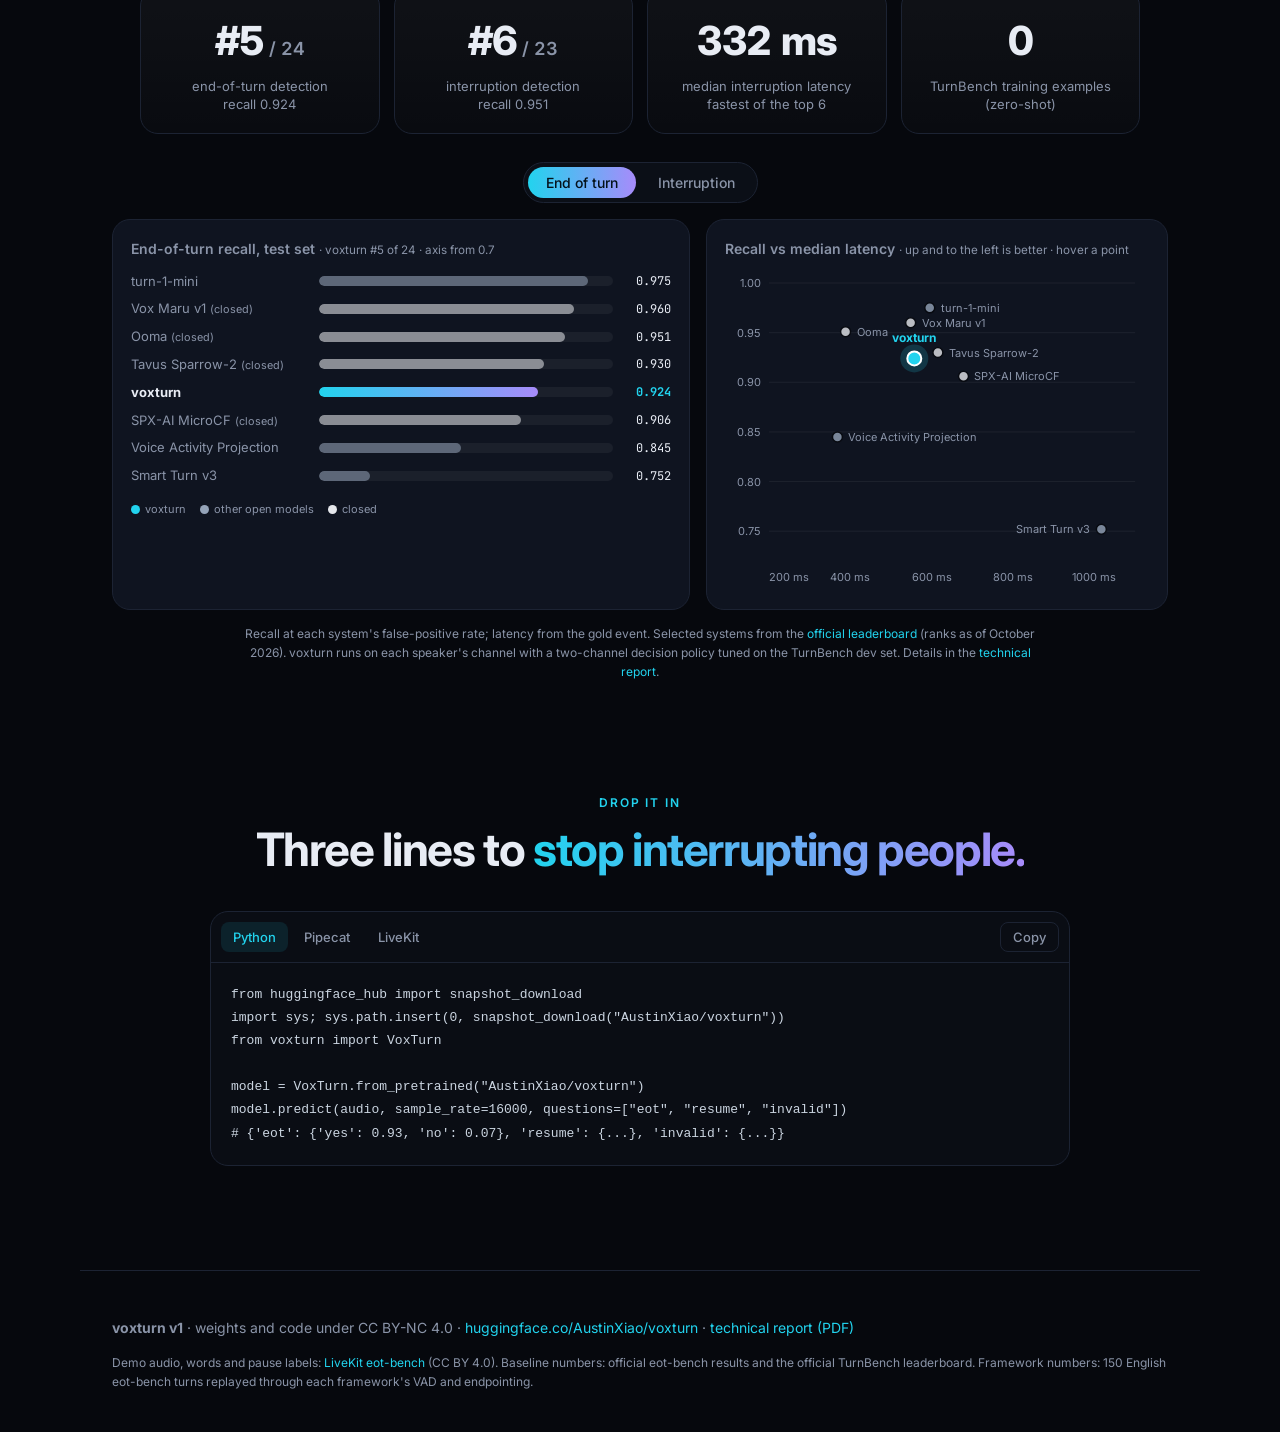
==== commit b48c42ba: "Demo site: TurnBench section A new section after eot-bench with the TurnBench test results: rank and" ====
--- a/index.html
+++ b/index.html
@@ -17,7 +17,7 @@
 <header class="nav">
   <a class="brand" href="#top"><span class="dot"></span>voxturn</a>
   <nav>
-    <a href="#demo">Demo</a><a href="#how">How it works</a><a href="#bench">Benchmark</a><a href="#use">Use it</a><a href="tech_report.pdf" target="_blank" rel="noopener">Tech report</a>
+    <a href="#demo">Demo</a><a href="#how">How it works</a><a href="#bench">Benchmark</a><a href="#turnbench">TurnBench</a><a href="#use">Use it</a><a href="tech_report.pdf" target="_blank" rel="noopener">Tech report</a>
     <a class="pill" href="https://huggingface.co/AustinXiao/voxturn" target="_blank" rel="noopener">Hugging Face ↗</a>
   </nav>
 </header>
@@ -149,6 +149,35 @@
   </div>
 </section>
 
+<section id="turnbench" class="section">
+  <div class="section-head">
+    <p class="eyebrow">TurnBench</p>
+    <h2>Two-party conversations. <span class="grad">Top 5, zero-shot.</span></h2>
+    <p class="sub"><a href="https://turnbench.sesame.com/models/voxturn" target="_blank" rel="noopener">TurnBench</a>
+      (Sesame, IEEE SLT 2026) scores end-of-turn and interruption detection in 30&nbsp;h of two-party English
+      conversations, one channel per speaker. Test labels are held out and scored by the organisers. voxturn never saw
+      a TurnBench training example.</p>
+  </div>
+  <div class="stats tb-stats">
+    <div class="stat"><b>#5<small> / 24</small></b><span>end-of-turn detection<br>recall 0.924</span></div>
+    <div class="stat"><b>#6<small> / 23</small></b><span>interruption detection<br>recall 0.951</span></div>
+    <div class="stat"><b>332 ms</b><span>median interruption latency<br>fastest of the top 6</span></div>
+    <div class="stat"><b>0</b><span>TurnBench training examples<br>(zero-shot)</span></div>
+  </div>
+  <div class="seg" role="tablist" aria-label="TurnBench task">
+    <button class="seg-btn on" data-task="eot" role="tab">End of turn</button>
+    <button class="seg-btn" data-task="int" role="tab">Interruption</button>
+  </div>
+  <div class="bench-grid tb-grid">
+    <div class="panel"><h4 id="tbRankTitle">Recall on the test set</h4><div id="tbRank" class="tbrank"></div></div>
+    <div class="panel"><h4>Recall vs median latency <small>· up and to the left is better · hover a point</small></h4><svg id="tbScatter" class="chart"></svg></div>
+  </div>
+  <p class="fine tb-note">Recall at each system's false-positive rate; latency from the gold event. Selected systems from the
+    <a href="https://turnbench.sesame.com/models/voxturn" target="_blank" rel="noopener">official leaderboard</a> (ranks as of
+    October 2026). voxturn runs on each speaker's channel with a two-channel decision policy tuned on the TurnBench dev set.
+    Details in the <a href="tech_report.pdf" target="_blank" rel="noopener">technical report</a>.</p>
+</section>
+
 <section id="use" class="section">
   <div class="section-head">
     <p class="eyebrow">Drop it in</p>
@@ -186,7 +215,7 @@
     <a href="https://huggingface.co/AustinXiao/voxturn" target="_blank" rel="noopener">huggingface.co/AustinXiao/voxturn</a> ·
     <a href="tech_report.pdf" target="_blank" rel="noopener">technical report (PDF)</a></p>
   <p class="fine">Demo audio, words and pause labels: <a href="https://huggingface.co/datasets/livekit/eot-bench-data" target="_blank" rel="noopener">LiveKit eot-bench</a> (CC BY 4.0).
-    Baseline numbers: official eot-bench results. Framework numbers: 150 English eot-bench turns replayed through each framework's VAD and endpointing.</p>
+    Baseline numbers: official eot-bench results and the official TurnBench leaderboard. Framework numbers: 150 English eot-bench turns replayed through each framework's VAD and endpointing.</p>
 </footer>
 <script src="app.js"></script>
 </body>
--- a/style.css
+++ b/style.css
@@ -141,6 +141,25 @@
 .fw-bar i.st { background: var(--st); } .fw-bar i.vox { background: linear-gradient(90deg, var(--vox), var(--vox2)); }
 .fw b { font: 700 16px var(--mono); color: var(--st); } .fw b.v { color: var(--vox); }
 
+.tb-stats { margin-bottom: 28px; }
+.tb-stats .stat { text-align: center; }
+.tb-stats .stat b small { font-size: .45em; font-weight: 600; letter-spacing: 0; }
+.seg { display: flex; justify-content: center; gap: 4px; margin: 0 auto 16px; padding: 4px; width: max-content; max-width: 100%;
+  border: 1px solid var(--line); border-radius: 999px; background: var(--bg2); }
+.seg-btn { border: 0; background: none; color: var(--muted); padding: 7px 18px; border-radius: 999px; cursor: pointer; font: 500 14px Inter, sans-serif; }
+.seg-btn.on { color: #04121a; background: linear-gradient(90deg, var(--vox), var(--vox2)); }
+.tbrank { display: grid; gap: 7px; }
+.tbrow { display: grid; grid-template-columns: 178px 1fr 48px; align-items: center; gap: 10px; font-size: 13px; color: var(--muted); }
+.tbrow .nm { white-space: nowrap; overflow: hidden; text-overflow: ellipsis; }
+.tbrow .track { height: 10px; background: rgba(255,255,255,.05); border-radius: 5px; overflow: hidden; }
+.tbrow .track i { display: block; height: 100%; border-radius: 5px; transition: width .5s cubic-bezier(.2,.8,.2,1); }
+.tbrow .v { font: 12px var(--mono); text-align: right; color: var(--text); }
+.tbrow.me { color: var(--text); font-weight: 700; }
+.tbrow.me .v { color: var(--vox); font-weight: 700; }
+.tbrank .key { display: flex; gap: 14px; font-size: 11px; color: var(--muted); margin-top: 8px; flex-wrap: wrap; }
+.tbrank .key i { display: inline-block; width: 9px; height: 9px; border-radius: 50%; margin-right: 5px; vertical-align: -1px; }
+.tb-note { text-align: center; max-width: 820px; margin: 14px auto 0; }
+
 .code { background: #0a0d14; border: 1px solid var(--line); border-radius: var(--radius); overflow: hidden; max-width: 860px; margin: 0 auto; }
 .tabs { display: flex; gap: 4px; padding: 10px; border-bottom: 1px solid var(--line); }
 .tab, .copy { background: none; border: 0; color: var(--muted); font: 500 13px Inter, sans-serif; padding: 6px 12px; border-radius: 8px; cursor: pointer; }
@@ -162,4 +181,5 @@
   .fw .fw-bar:nth-of-type(2) { grid-column: 2; } .fw b.v { grid-column: 3; }
   .fw small { grid-column: 1 / -1; }
   .toggle { margin-left: 0; }
+  .tbrow { grid-template-columns: 128px 1fr 44px; font-size: 12px; }
 }
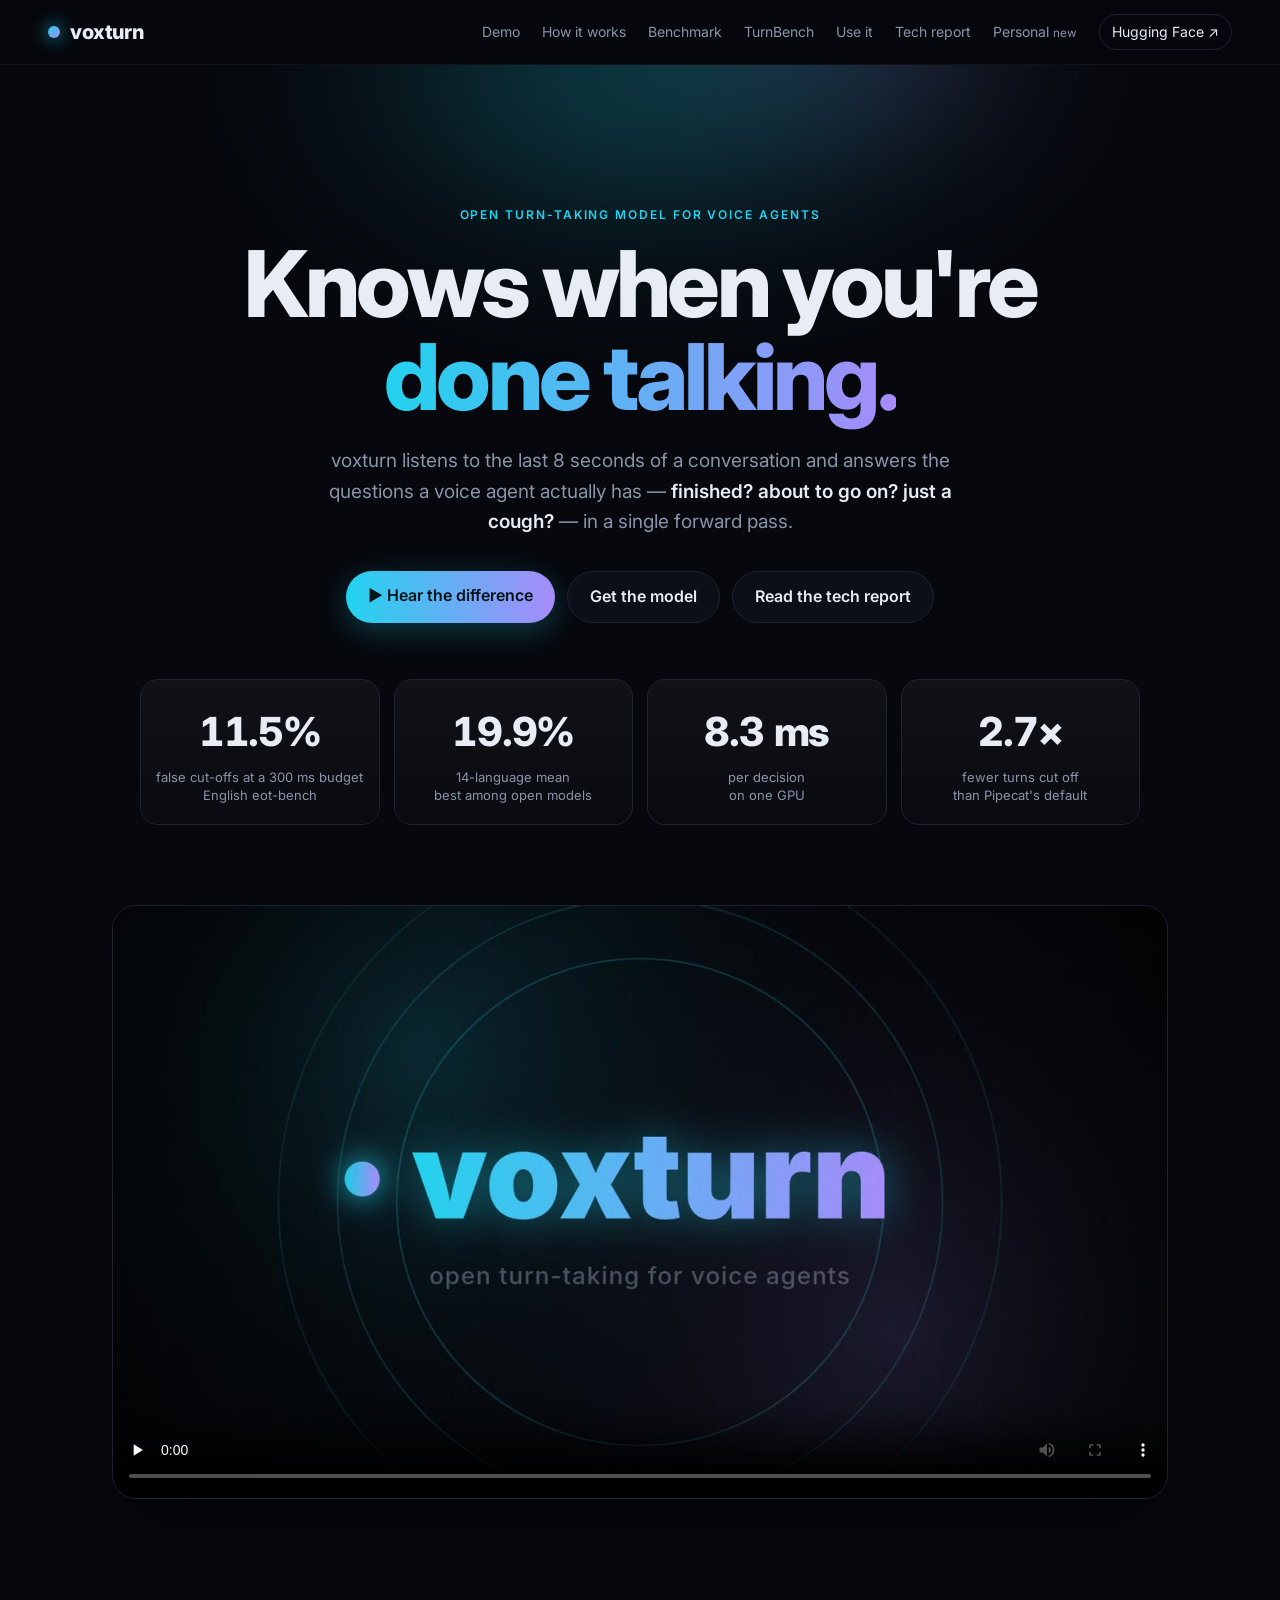
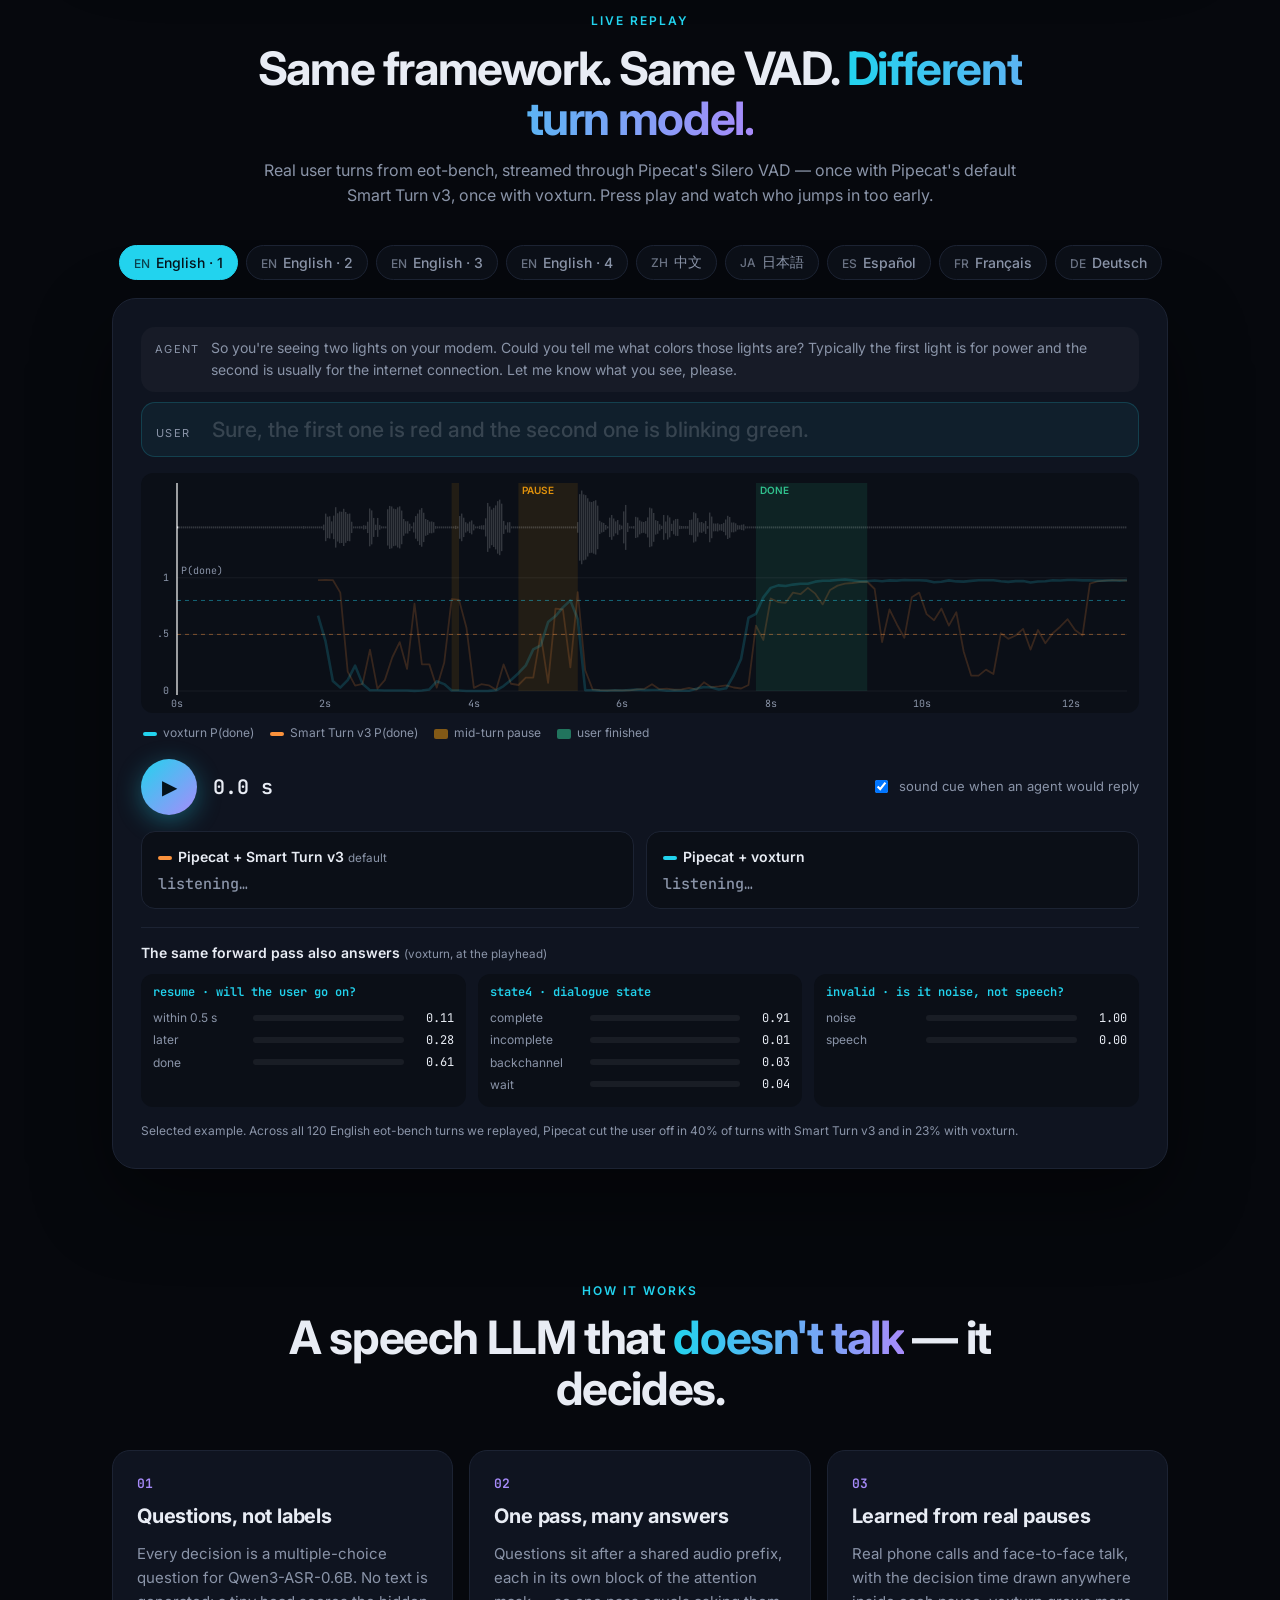
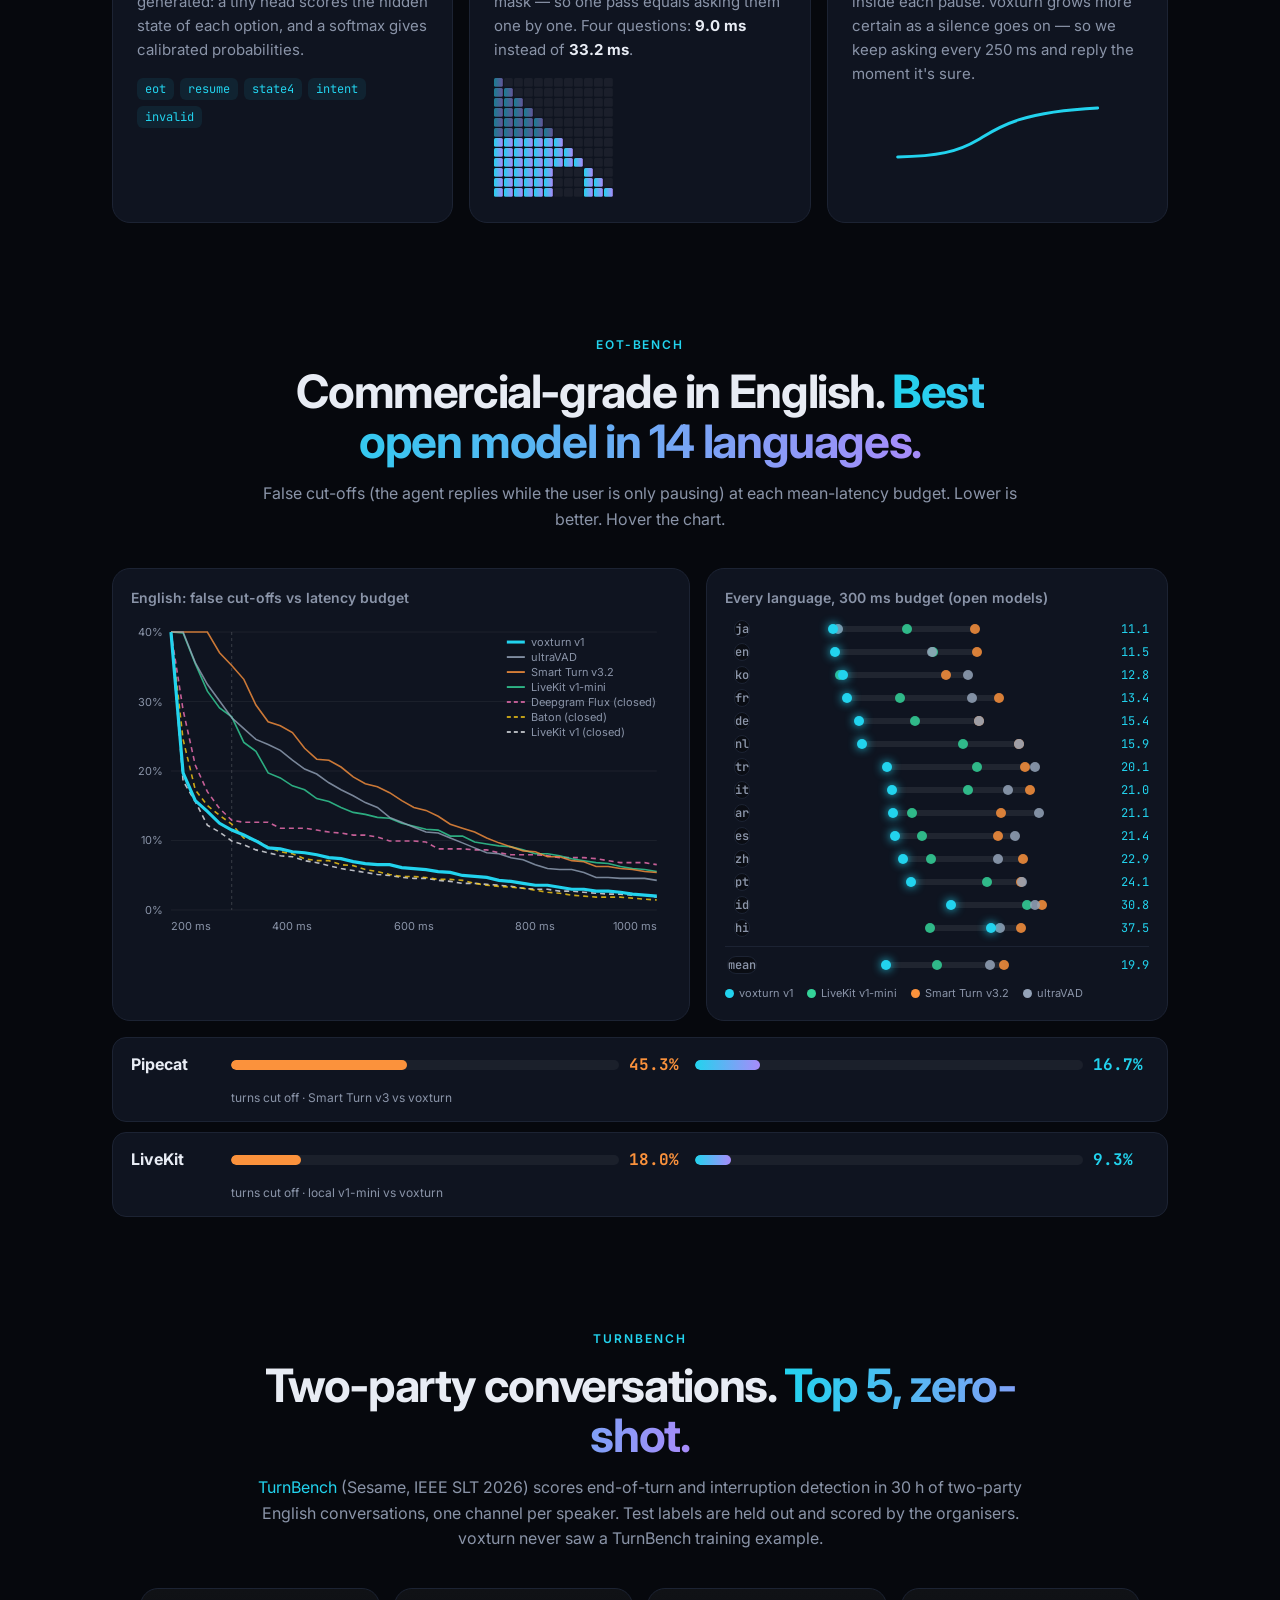
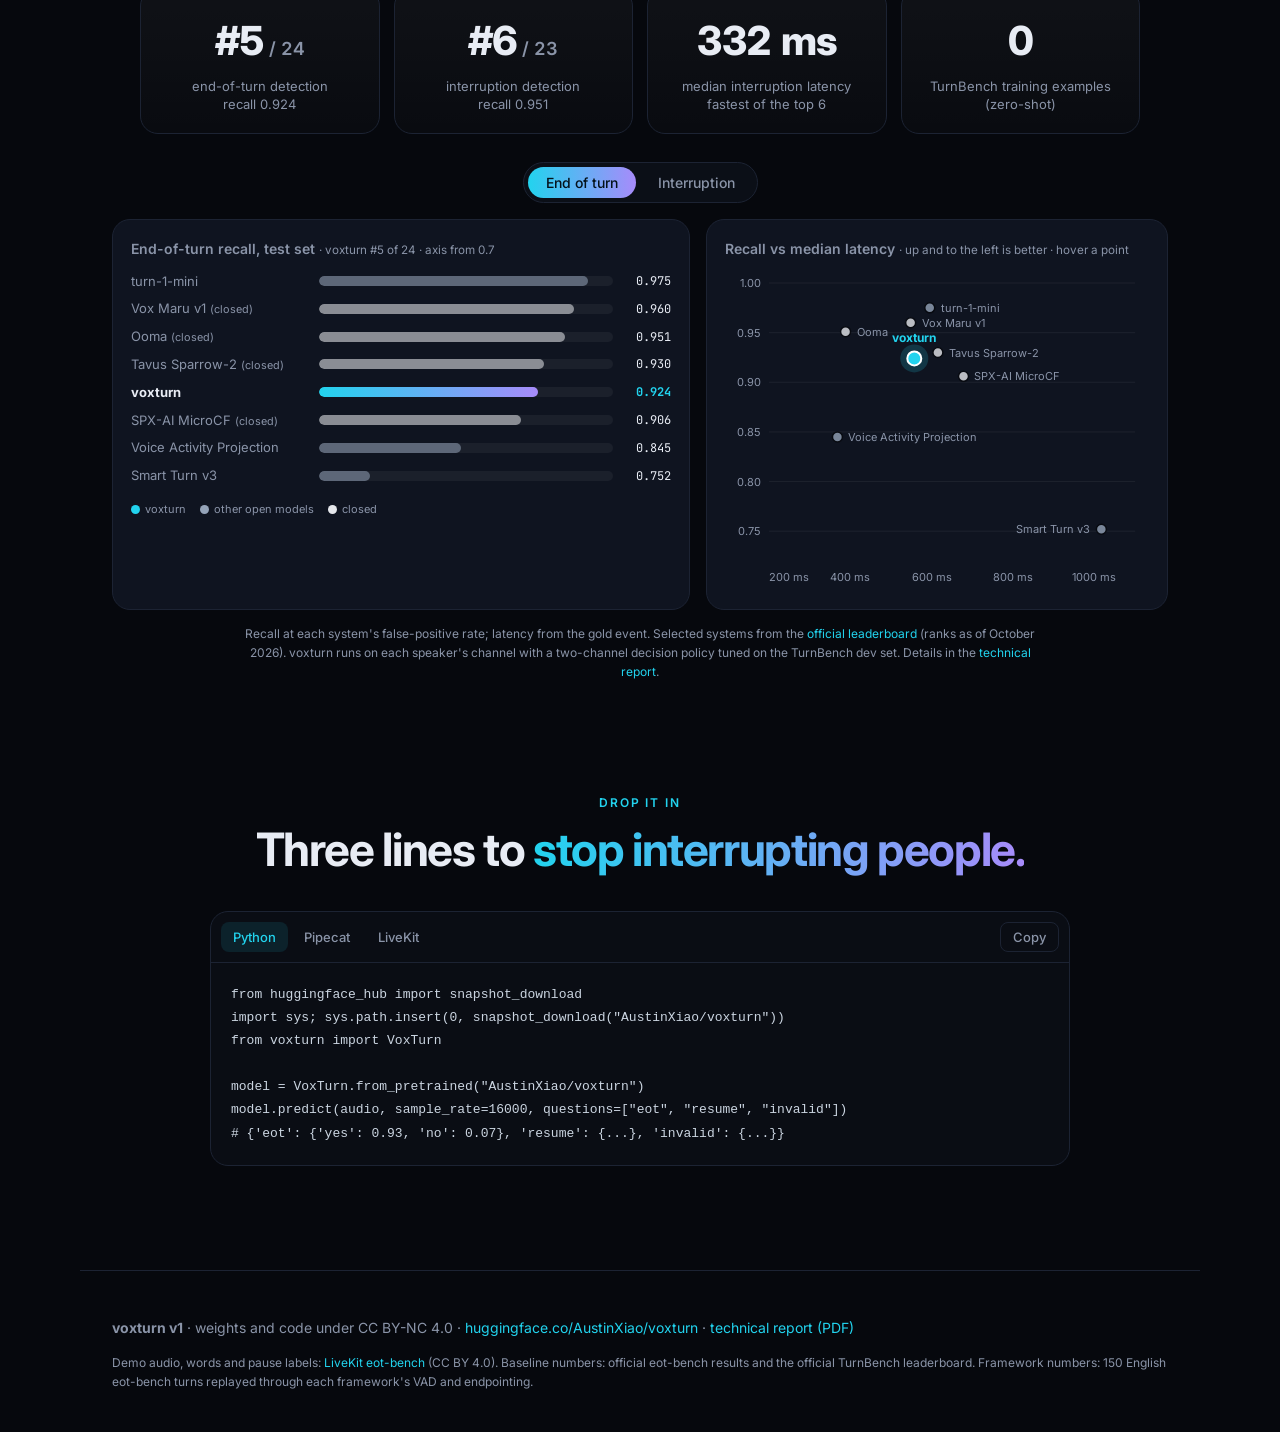
==== commit 1492966d: "voxturn-personal live replay page (preview) personal/: Pipecat + Silero VAD replay of phone calls wi" ====
--- a/index.html
+++ b/index.html
@@ -11,13 +11,13 @@
 <link rel="preconnect" href="https://fonts.gstatic.com" crossorigin>
 <link href="https://fonts.googleapis.com/css2?family=Inter:wght@400;500;600;700;800&family=JetBrains+Mono:wght@400;600&display=swap" rel="stylesheet">
 <link rel="icon" href="data:image/svg+xml,%3Csvg xmlns=%22http://www.w3.org/2000/svg%22 viewBox=%220 0 32 32%22%3E%3Cdefs%3E%3ClinearGradient id=%22g%22 x2=%221%22 y2=%221%22%3E%3Cstop stop-color=%22%2322d3ee%22/%3E%3Cstop offset=%221%22 stop-color=%22%23a78bfa%22/%3E%3C/linearGradient%3E%3C/defs%3E%3Ccircle cx=%2216%22 cy=%2216%22 r=%2212%22 fill=%22url(%23g)%22/%3E%3C/svg%3E">
-<link rel="stylesheet" href="style.css">
+<link rel="stylesheet" href="style.css?v=20261015">
 </head>
 <body>
 <header class="nav">
   <a class="brand" href="#top"><span class="dot"></span>voxturn</a>
   <nav>
-    <a href="#demo">Demo</a><a href="#how">How it works</a><a href="#bench">Benchmark</a><a href="#turnbench">TurnBench</a><a href="#use">Use it</a><a href="tech_report.pdf" target="_blank" rel="noopener">Tech report</a>
+    <a href="#demo">Demo</a><a href="#how">How it works</a><a href="#bench">Benchmark</a><a href="#turnbench">TurnBench</a><a href="#use">Use it</a><a href="tech_report.pdf" target="_blank" rel="noopener">Tech report</a><a href="personal/">Personal <small>new</small></a>
     <a class="pill" href="https://huggingface.co/AustinXiao/voxturn" target="_blank" rel="noopener">Hugging Face ↗</a>
   </nav>
 </header>
@@ -217,6 +217,6 @@
   <p class="fine">Demo audio, words and pause labels: <a href="https://huggingface.co/datasets/livekit/eot-bench-data" target="_blank" rel="noopener">LiveKit eot-bench</a> (CC BY 4.0).
     Baseline numbers: official eot-bench results and the official TurnBench leaderboard. Framework numbers: 150 English eot-bench turns replayed through each framework's VAD and endpointing.</p>
 </footer>
-<script src="app.js"></script>
+<script src="app.js?v=20261015"></script>
 </body>
 </html>
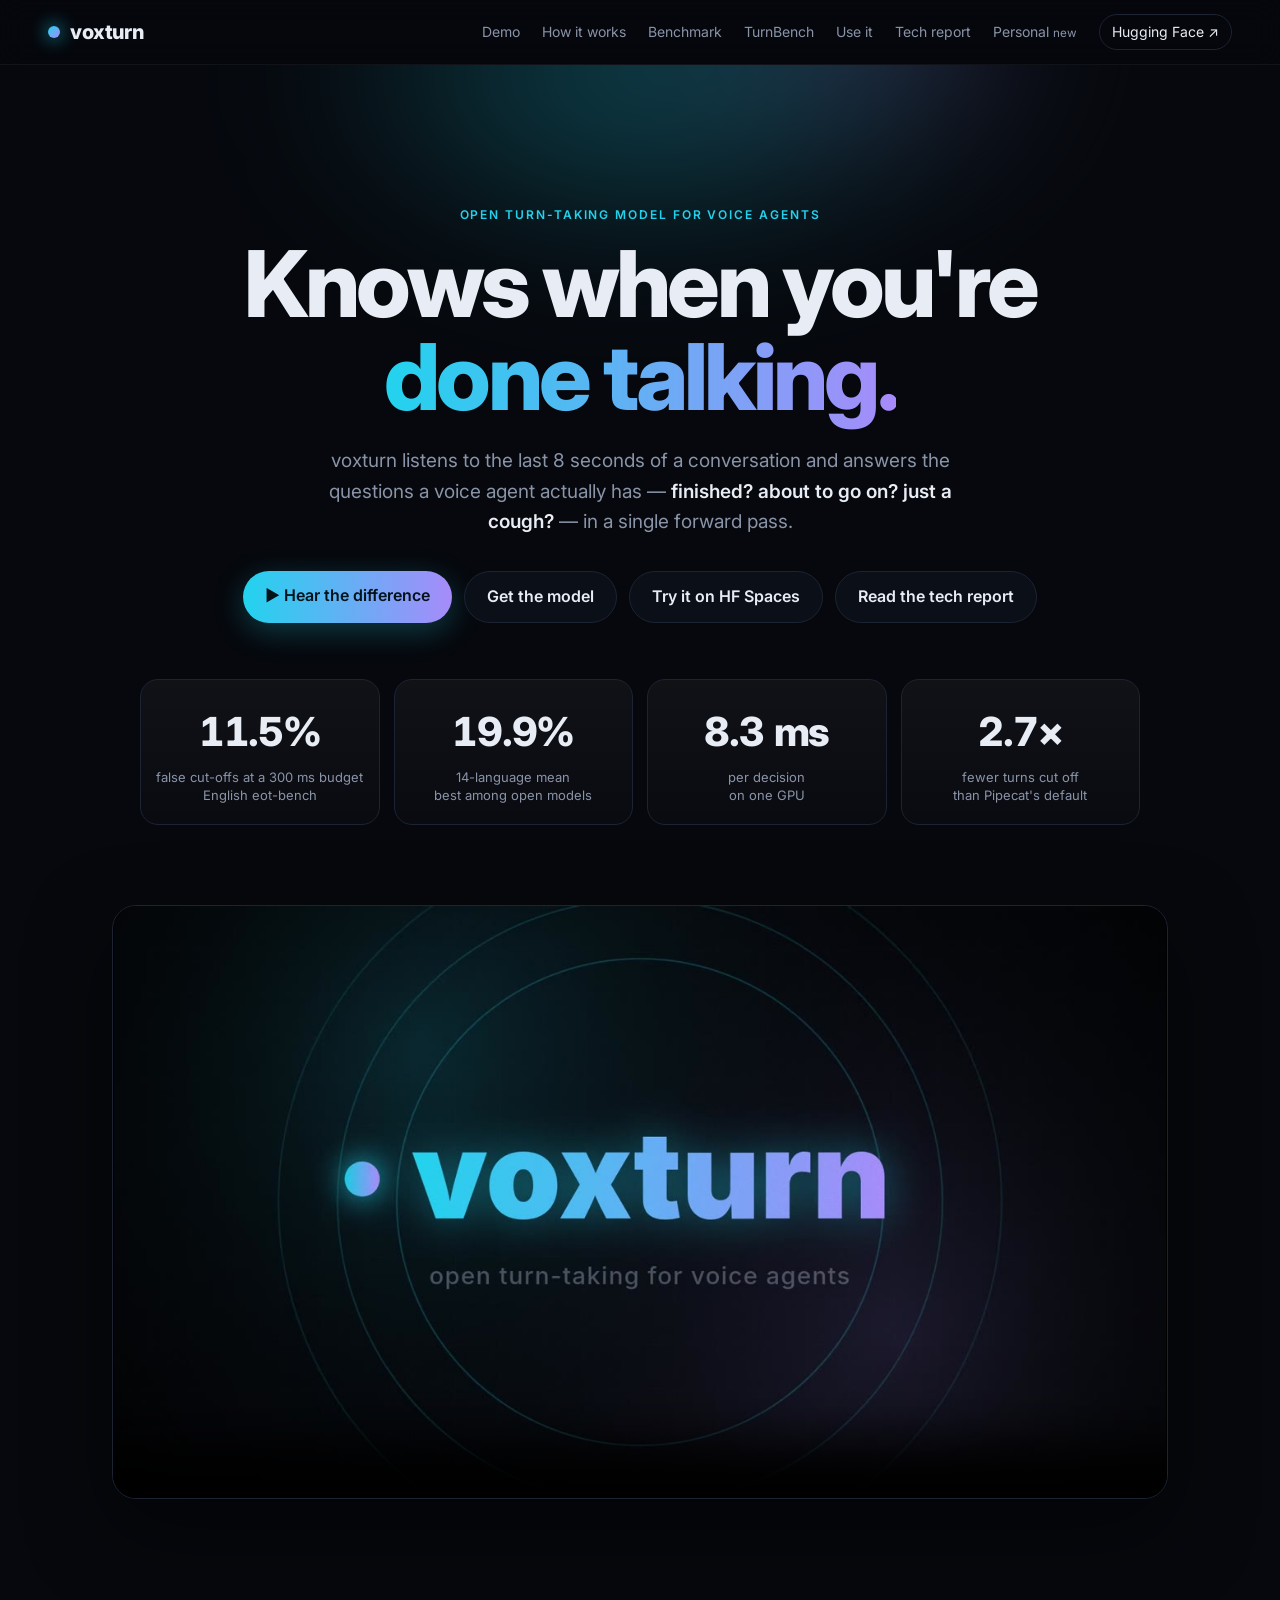
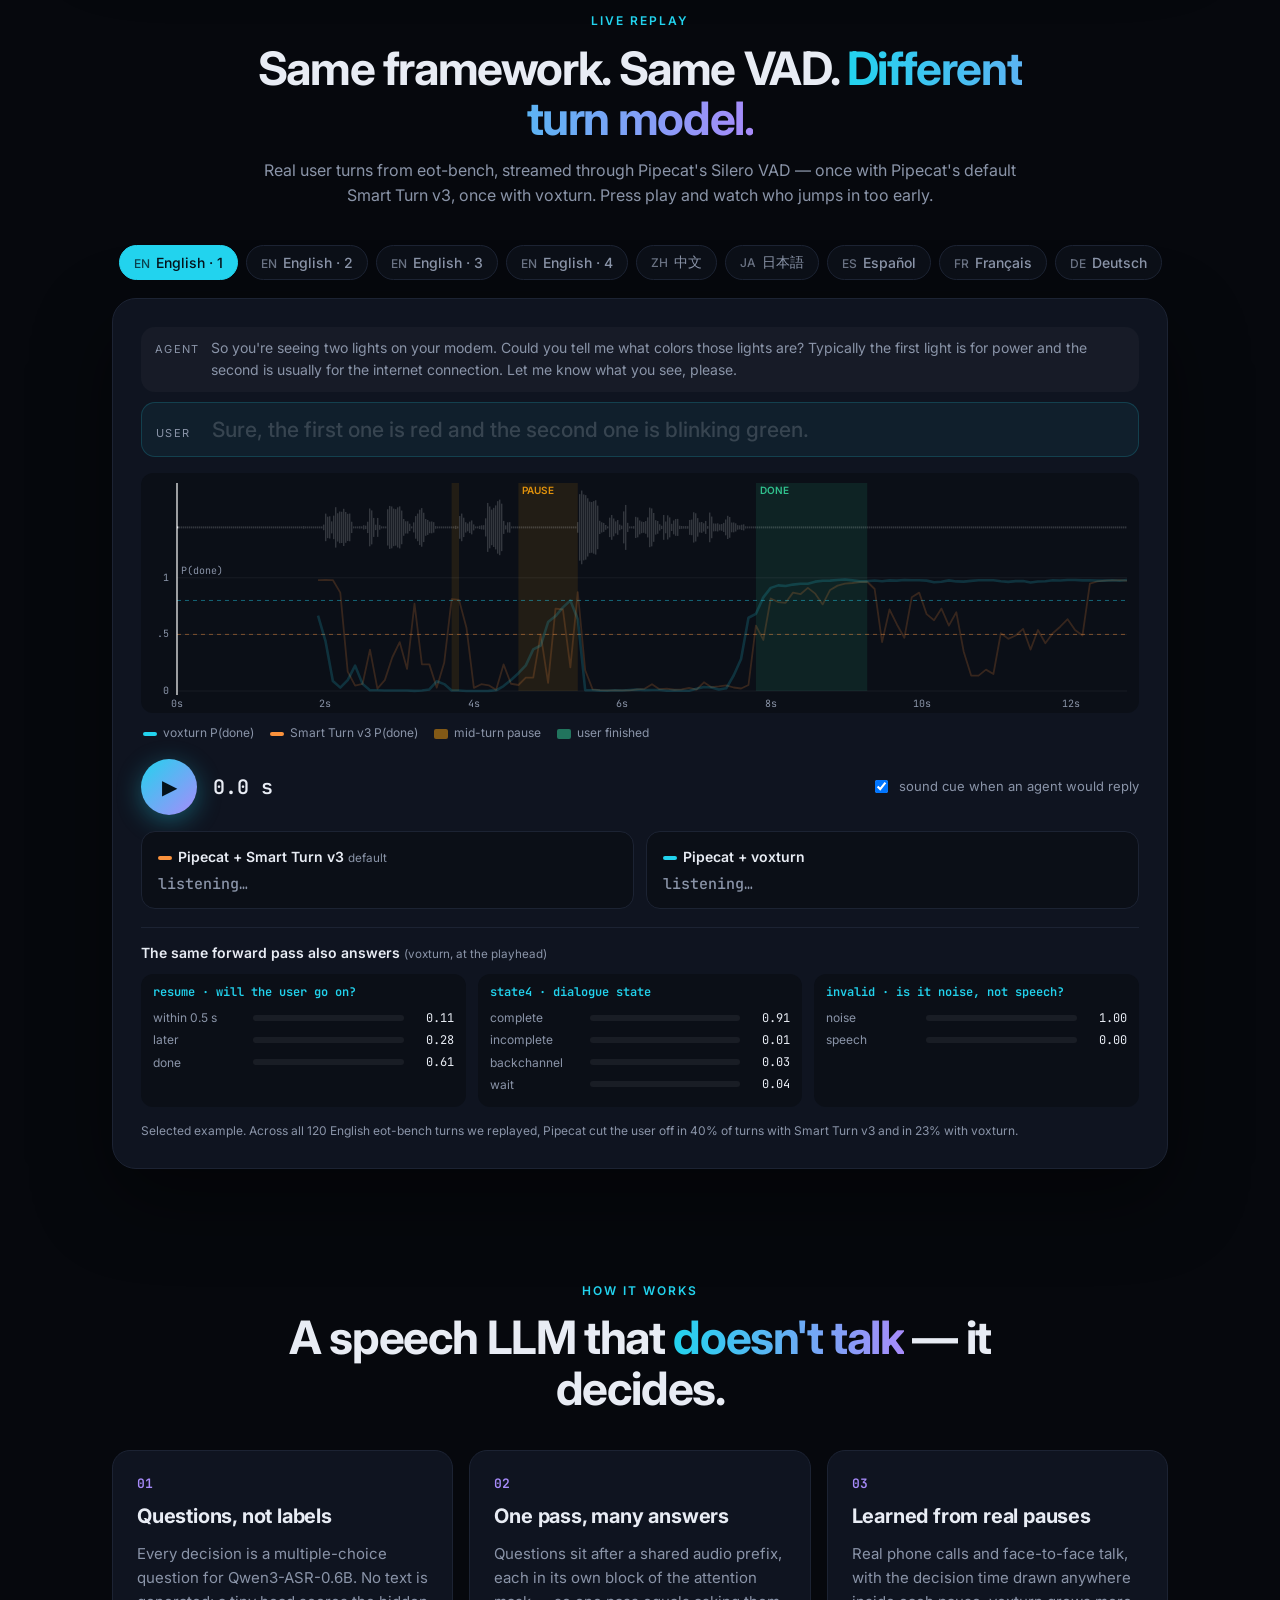
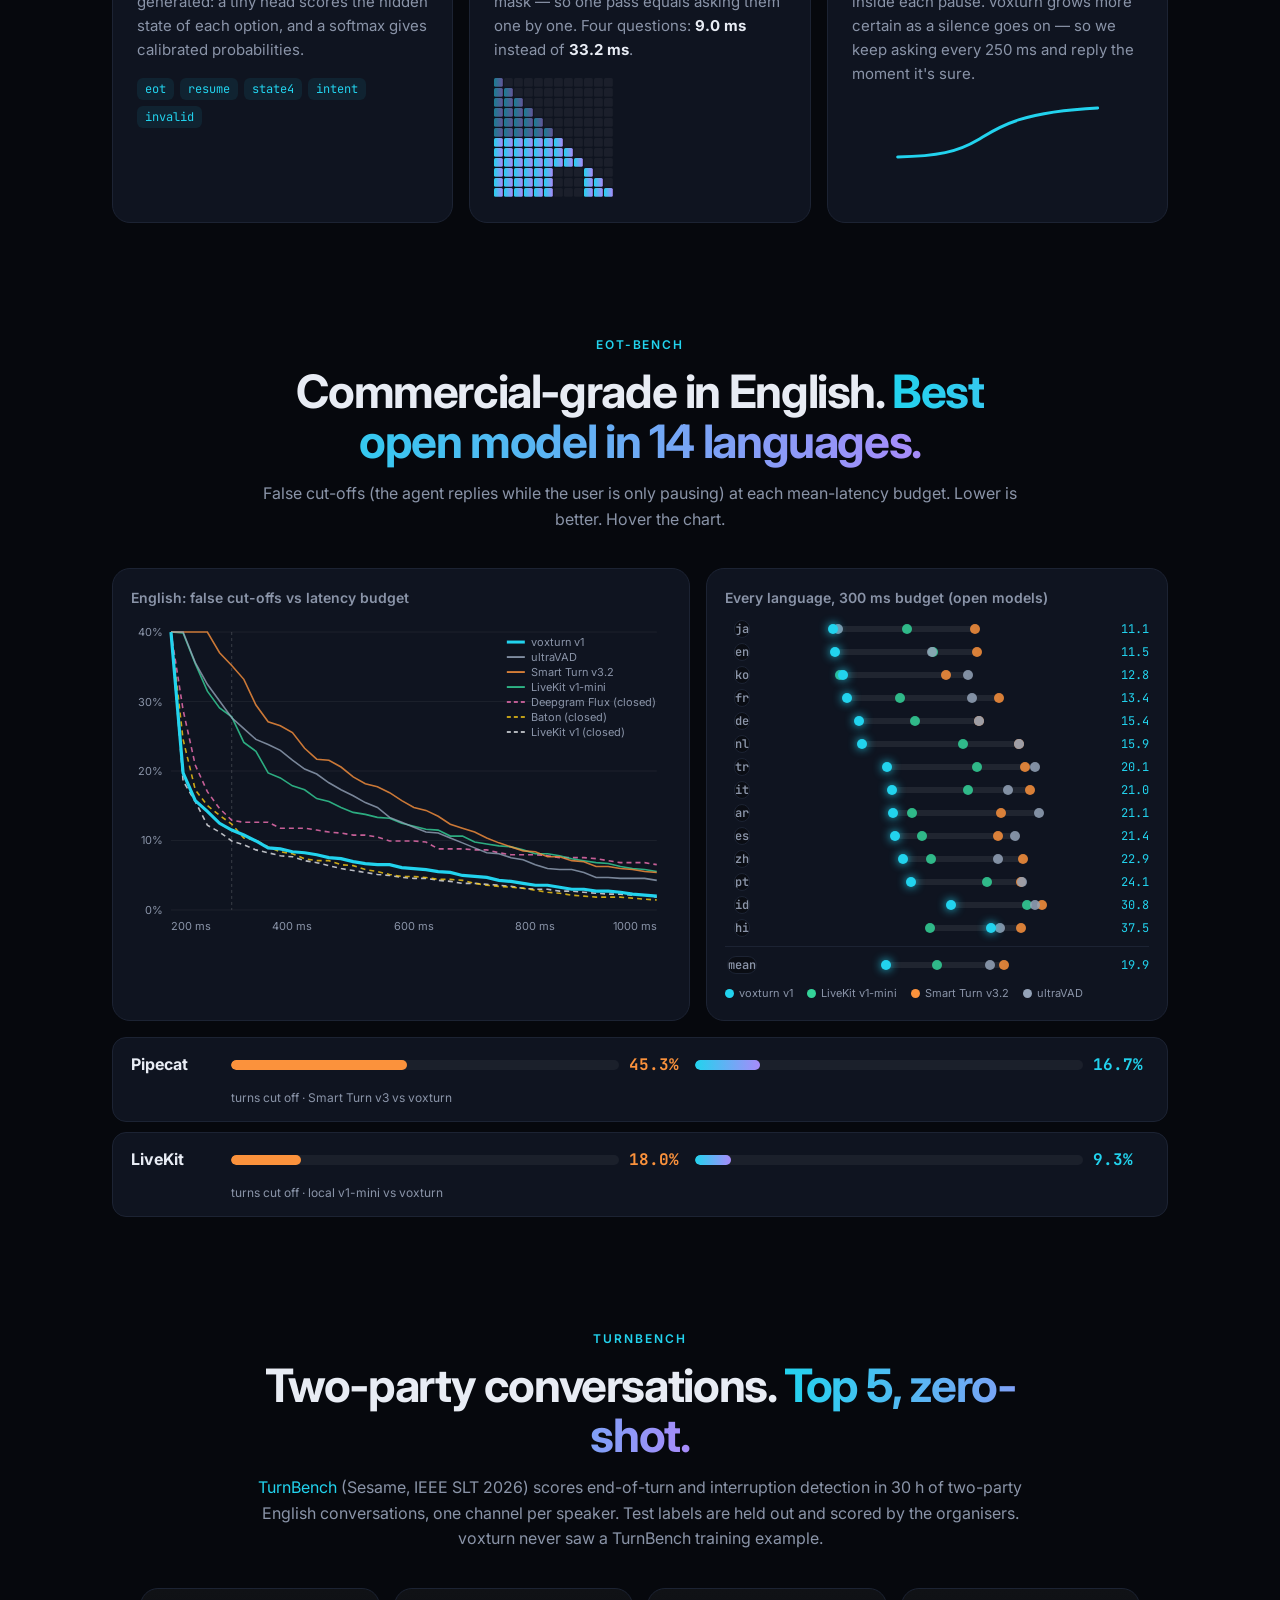
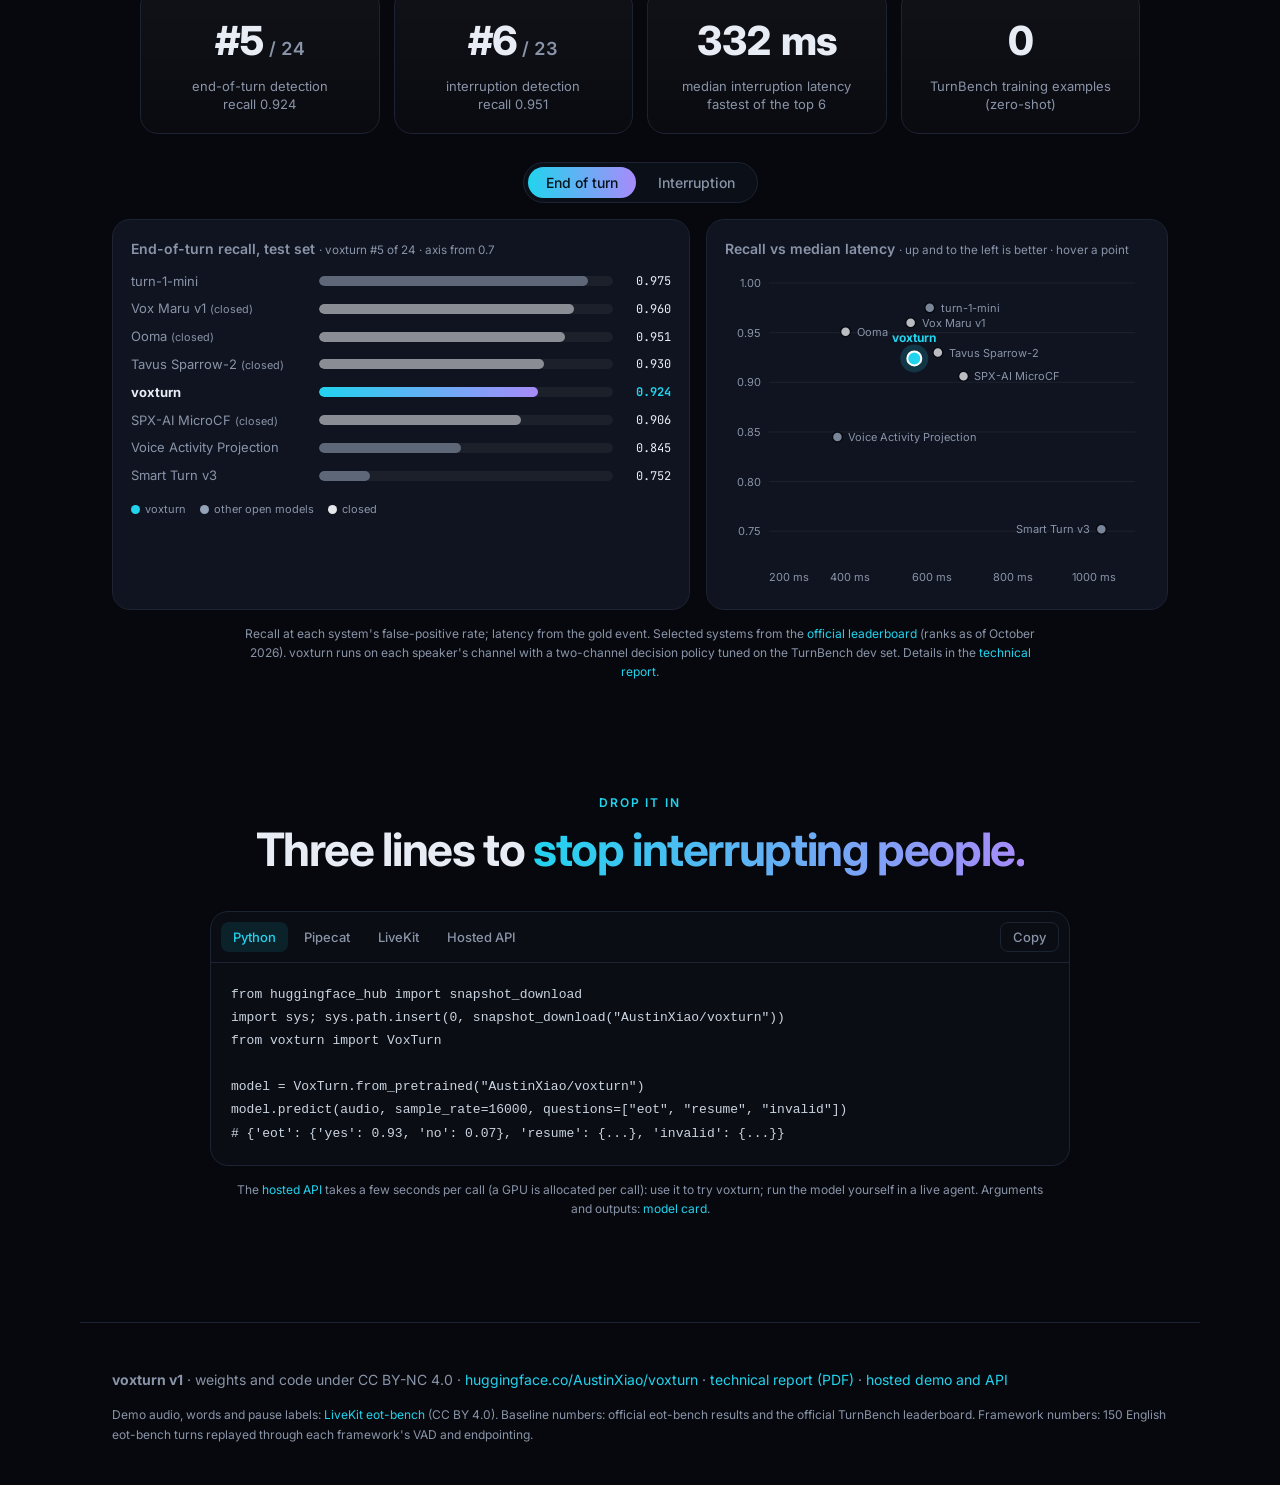
==== commit 2d679291: "Link the hosted demo and API (Hugging Face Space) from both pages: button, Hosted API code tab, foot" ====
--- a/index.html
+++ b/index.html
@@ -32,6 +32,7 @@
   <div class="cta">
     <a class="btn primary" href="#demo">▶ Hear the difference</a>
     <a class="btn" href="https://huggingface.co/AustinXiao/voxturn" target="_blank" rel="noopener">Get the model</a>
+    <a class="btn" href="https://huggingface.co/spaces/AustinXiao/voxturn-demo" target="_blank" rel="noopener">Try it on HF Spaces</a>
     <a class="btn" href="tech_report.pdf" target="_blank" rel="noopener">Read the tech report</a>
   </div>
   <div class="stats">
@@ -185,7 +186,7 @@
   </div>
   <div class="code">
     <div class="tabs" role="tablist">
-      <button class="tab on" data-tab="py">Python</button><button class="tab" data-tab="pipecat">Pipecat</button><button class="tab" data-tab="livekit">LiveKit</button>
+      <button class="tab on" data-tab="py">Python</button><button class="tab" data-tab="pipecat">Pipecat</button><button class="tab" data-tab="livekit">LiveKit</button><button class="tab" data-tab="api">Hosted API</button>
       <button class="copy" id="copy">Copy</button>
     </div>
 <pre data-tab="py" class="on"><code>from huggingface_hub import snapshot_download
@@ -206,14 +207,27 @@
 
 session = AgentSession(vad=silero.VAD.load(min_silence_duration=0.3),
                        turn_handling={"turn_detection": VoxTurnDetector()})</code></pre>
-  </div>
+<pre data-tab="api"><code># no GPU: the hosted demo on Hugging Face Spaces (pip install gradio_client)
+from gradio_client import Client, handle_file
+
+client = Client("AustinXiao/voxturn-demo")
+client.predict(handle_file("turn_so_far.wav"), "English", "", False, api_name="/decide")
+# {'eot': {'yes': 0.97, 'no': 0.03}, 'resume': {...}, 'state4': {...}, 'invalid': {...}}
+
+plot, scores = client.predict(handle_file("turn.wav"), "English", 0.8, api_name="/timeline")
+scores["reply_at"], scores["p_eot"]        # when an agent would reply; P(end of turn) every 100 ms</code></pre>
+  </div>
+  <p class="fine tb-note">The <a href="https://huggingface.co/spaces/AustinXiao/voxturn-demo" target="_blank" rel="noopener">hosted API</a>
+    takes a few seconds per call (a GPU is allocated per call): use it to try voxturn; run the model yourself in a live agent.
+    Arguments and outputs: <a href="https://huggingface.co/AustinXiao/voxturn#hosted-api-no-gpu-needed" target="_blank" rel="noopener">model card</a>.</p>
 </section>
 </main>
 
 <footer>
   <p><b>voxturn v1</b> · weights and code under CC BY-NC 4.0 ·
     <a href="https://huggingface.co/AustinXiao/voxturn" target="_blank" rel="noopener">huggingface.co/AustinXiao/voxturn</a> ·
-    <a href="tech_report.pdf" target="_blank" rel="noopener">technical report (PDF)</a></p>
+    <a href="tech_report.pdf" target="_blank" rel="noopener">technical report (PDF)</a> ·
+    <a href="https://huggingface.co/spaces/AustinXiao/voxturn-demo" target="_blank" rel="noopener">hosted demo and API</a></p>
   <p class="fine">Demo audio, words and pause labels: <a href="https://huggingface.co/datasets/livekit/eot-bench-data" target="_blank" rel="noopener">LiveKit eot-bench</a> (CC BY 4.0).
     Baseline numbers: official eot-bench results and the official TurnBench leaderboard. Framework numbers: 150 English eot-bench turns replayed through each framework's VAD and endpointing.</p>
 </footer>
